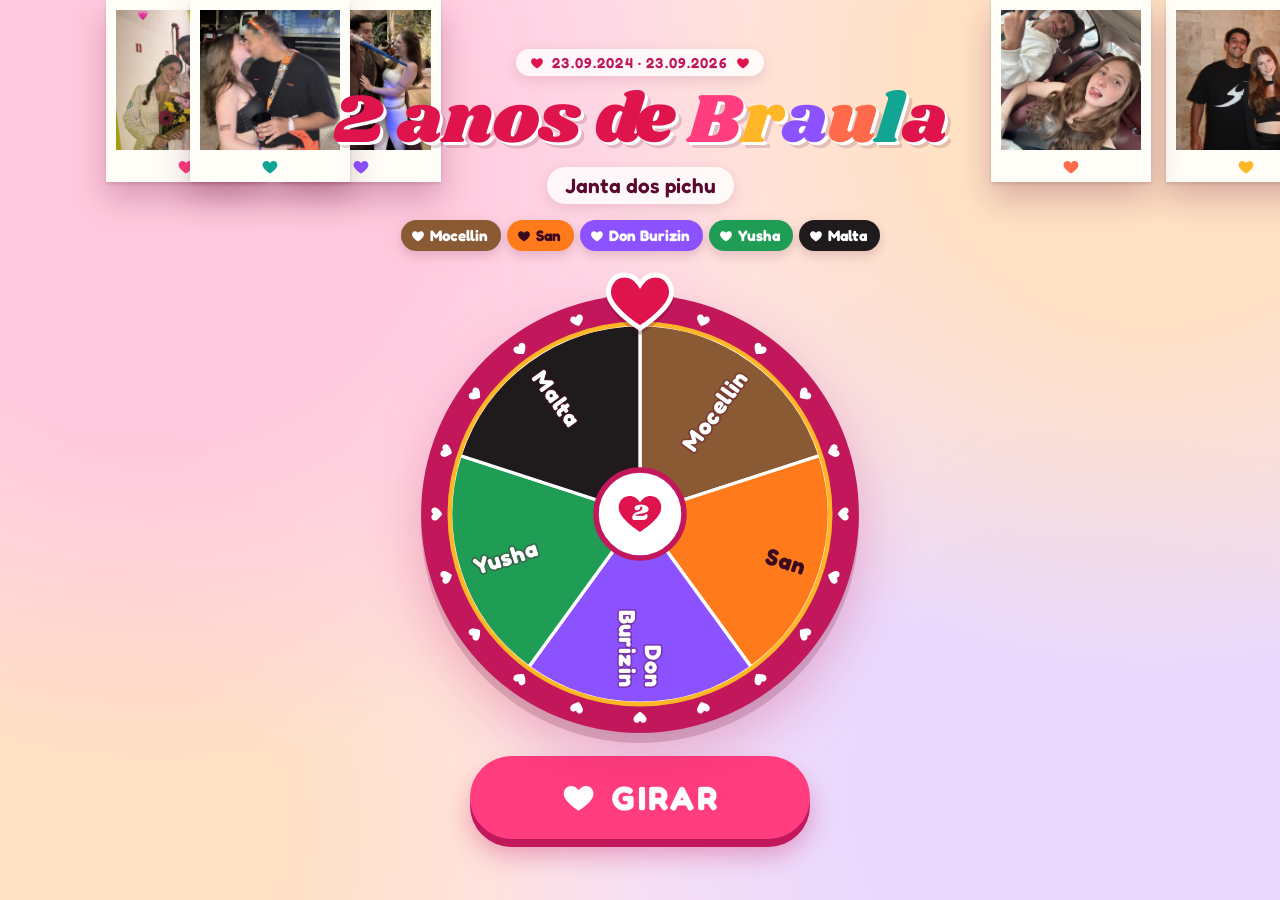
==== 2-anos-de-braula/index.html @ 168ae5d6 "Otimiza o site para celular - Roleta dimensionada pela altura que sobra na tela: tudo cabe sem rolar" ====
<!doctype html>
<html lang="pt-BR">
<head>
<meta charset="utf-8">
<meta name="viewport" content="width=device-width, initial-scale=1, viewport-fit=cover">
<!-- page -->
<title>2 anos de Braula</title>
<link rel="preconnect" href="https://fonts.googleapis.com">
<link rel="preconnect" href="https://fonts.gstatic.com" crossorigin>
<link rel="stylesheet" href="https://fonts.googleapis.com/css2?family=Fredoka:wght@500;600;700&family=Shrikhand&display=swap">
<style>
  :root {
    color-scheme: light;
    --blush: #FFE3EE;
    --blush-2: #FFC9DD;
    --peach: #FFE1C4;
    --lilac: #EAD9FF;
    --berry: #5A0A2E;
    --raspberry: #C2185B;
    --cherry: #E0144C;
    --pink: #FF3D7F;
    --gold: #FFB627;
    --violet: #8C52FF;
    --coral: #FF6B4A;
    --teal: #12A594;
    --white: #FFFFFF;
    --paper: #FFFDF7;
    --undeveloped: #4B535C;
    --display: "Shrikhand", "Georgia", serif;
    --round: "Fredoka", "Trebuchet MS", system-ui, sans-serif;
    --wheel: min(86vw, 44vh, 440px);
    --wheel: min(86vw, 44svh, 440px);
  }
  * { box-sizing: border-box; }
  html, body { margin: 0; min-height: 100%; }
  html { touch-action: manipulation; -webkit-text-size-adjust: 100%; }
  [hidden] { display: none !important; }
  body {
    background:
      radial-gradient(circle at 12% 18%, var(--blush-2) 0 20%, transparent 45%),
      radial-gradient(circle at 90% 10%, var(--peach) 0 16%, transparent 42%),
      radial-gradient(circle at 86% 88%, var(--lilac) 0 18%, transparent 46%),
      radial-gradient(circle at 8% 92%, var(--peach) 0 12%, transparent 38%),
      var(--blush);
    background-color: var(--blush);
    color: var(--berry);
    font-family: var(--round);
    overflow-x: hidden;
    -webkit-tap-highlight-color: transparent;
  }

  /* ---------- background: polaroids + hearts ---------- */
  .gallery, .sky, .fx, .dim {
    position: fixed;
    inset: 0;
    pointer-events: none;
    overflow: hidden;
  }
  .gallery, .sky { z-index: 0; }
  .dim { z-index: 1; }
  .fx { z-index: 20; }

  .polaroid {
    position: absolute;
    top: 0;
    left: var(--x);
    width: var(--w);
    padding: calc(var(--w) * .06) calc(var(--w) * .06) calc(var(--w) * .2);
    background: var(--paper);
    box-shadow: 0 2px 3px rgba(90, 10, 46, .14), 0 16px 30px rgba(90, 10, 46, .24);
    animation: fall var(--d) linear var(--delay) infinite;
    will-change: transform;
  }
  .polaroid .pic {
    position: relative;
    aspect-ratio: 1;
    overflow: hidden;
    background: var(--undeveloped);
  }
  .polaroid img { display: block; width: 100%; height: 100%; object-fit: cover; }
  /* the photo "develops" as it enters the screen, like a real polaroid */
  .polaroid .pic::after {
    content: "";
    position: absolute;
    inset: 0;
    background: var(--undeveloped);
    opacity: 0;
    animation: develop var(--d) linear var(--delay) infinite;
  }
  .polaroid > svg {
    position: absolute;
    left: 50%;
    bottom: calc(var(--w) * .045);
    width: calc(var(--w) * .11);
    height: calc(var(--w) * .11);
    transform: translateX(-50%);
    fill: var(--c);
  }
  @keyframes fall {
    0%   { transform: translate(-50%, -115%) rotate(var(--r1)); }
    50%  { transform: translate(calc(-50% + var(--drift)), calc(50vh - 50%)) rotate(var(--r2)); }
    100% { transform: translate(-50%, 100vh) rotate(var(--r1)); }
  }
  @keyframes develop {
    0%, 5% { opacity: .96; }
    24%    { opacity: 0; }
    100%   { opacity: 0; }
  }

  .float {
    position: absolute;
    bottom: -70px;
    left: var(--x);
    width: var(--s);
    height: var(--s);
    color: var(--c);
    opacity: var(--o);
    animation: rise var(--d) linear var(--delay) infinite;
  }
  .float svg, .fx svg { width: 100%; height: 100%; fill: currentColor; display: block; }
  .float svg { animation: sway 3.2s ease-in-out infinite alternate; }
  @keyframes rise {
    from { transform: translateY(0) rotate(var(--r)); }
    to   { transform: translateY(calc(-100vh - 140px)) rotate(calc(var(--r) * -1)); }
  }
  @keyframes sway {
    from { transform: translateX(-16px); }
    to   { transform: translateX(16px); }
  }
  .fx > span { position: absolute; display: block; }
  .fx > .flash { inset: 0; background: var(--white); }

  /* spotlight while the wheel spins */
  .dim {
    opacity: 0;
    transition: opacity 1.2s ease;
    background: radial-gradient(circle at 50% 56%, rgba(90, 10, 46, 0) 0 24%, rgba(90, 10, 46, .6) 78%);
  }
  body.suspense .dim { opacity: 1; }

  /* ---------- layout ---------- */
  main {
    position: relative;
    z-index: 2;
    min-height: 100vh;
    min-height: 100svh;
    display: flex;
    flex-direction: column;
    align-items: center;
    justify-content: center;
    gap: clamp(10px, 2vh, 22px);
    gap: clamp(8px, 1.8svh, 22px);
    padding-inline: 16px;
    padding-block: 20px 32px;
    text-align: center;
    -webkit-user-select: none;
    user-select: none;
  }
  header { display: flex; flex-direction: column; align-items: center; gap: 10px; }

  .since, .ask {
    margin: 0;
    display: inline-flex;
    align-items: center;
    gap: 8px;
    border-radius: 999px;
    background: rgba(255, 255, 255, .8);
    box-shadow: 0 4px 14px rgba(90, 10, 46, .12);
  }
  .since {
    padding: 5px 14px;
    color: var(--raspberry);
    font-weight: 600;
    font-size: .9rem;
    letter-spacing: .08em;
    font-variant-numeric: tabular-nums;
  }
  .since svg { width: 14px; height: 14px; fill: var(--cherry); }
  .ask {
    padding: 6px 18px;
    font-weight: 600;
    font-size: clamp(1.05rem, 3.6vw, 1.3rem);
  }

  h1 {
    margin: 0;
    font-family: var(--display);
    font-weight: 400;
    font-size: clamp(2.3rem, 9vw, 4.4rem);
    line-height: 1;
    color: var(--cherry);
    text-wrap: balance;
    text-shadow: 3px 3px 0 var(--white), 6px 6px 0 rgba(90, 10, 46, .16);
  }
  h1 .l1 { color: var(--pink); }
  h1 .l2 { color: var(--gold); }
  h1 .l3 { color: var(--violet); }
  h1 .l4 { color: var(--coral); }
  h1 .l5 { color: var(--teal); }
  h1 .l6 { color: var(--cherry); }

  /* ---------- the five restaurants, same colours as the wheel ---------- */
  .chips {
    display: flex;
    flex-wrap: wrap;
    justify-content: center;
    gap: 8px 6px;
    max-width: 560px;
    margin: 0;
    padding: 0;
    list-style: none;
  }
  .chip {
    display: inline-flex;
    align-items: center;
    gap: 5px;
    padding: 6px 13px 6px 10px;
    border-radius: 999px;
    background: var(--chip);
    color: var(--chip-ink);
    font-weight: 700;
    font-size: .95rem;
    white-space: nowrap;
    box-shadow: 0 4px 12px rgba(90, 10, 46, .18);
  }
  .chip svg { width: 14px; height: 14px; fill: currentColor; }

  /* ---------- roulette ---------- */
  .wheel-wrap {
    position: relative;
    width: var(--wheel);
    height: var(--wheel);
    margin-top: calc(var(--wheel) * .06);
    transition: transform 1s cubic-bezier(.3, 1.4, .5, 1);
    --blink: 1.2s;
  }
  body.suspense .wheel-wrap { transform: scale(1.06); --blink: .28s; }
  body.crawl .wheel-wrap { --blink: .8s; }
  .wheel-layer {
    position: absolute;
    inset: 0;
    display: block;
    width: 100%;
    height: 100%;
    overflow: visible;
  }
  /* the shadow sits on a layer that never moves, so it is drawn once */
  .wheel-base { filter: drop-shadow(0 10px 0 rgba(90, 10, 46, .18)) drop-shadow(0 22px 28px rgba(194, 24, 91, .28)); }
  .wheel-disc { will-change: transform; }
  .wheel-top { pointer-events: none; }
  .wheel-top .hub { pointer-events: auto; }
  .ring { fill: var(--raspberry); }
  .rim { fill: none; stroke: var(--gold); stroke-width: 4; }
  .slice { stroke: var(--white); stroke-width: 3; stroke-linejoin: round; }
  .seg { transition: opacity .45s ease; }
  .wheel-disc.has-win .seg:not(.win) { opacity: .4; }
  .lbl {
    font-family: var(--round);
    font-weight: 700;
    font-size: 21px;
    letter-spacing: .02em;
  }
  .lbl-light {
    paint-order: stroke;
    stroke: rgba(90, 10, 46, .35);
    stroke-width: 3px;
    stroke-linejoin: round;
  }
  .bulb {
    fill: var(--white);
    animation: blink var(--blink) steps(1) infinite;
  }
  .bulb.odd { animation-delay: calc(var(--blink) / -2); }
  @keyframes blink {
    0%  { fill: var(--white); }
    50% { fill: var(--gold); }
  }
  .hub { cursor: pointer; }
  .hub-bg { fill: var(--white); stroke: var(--raspberry); stroke-width: 5; }
  .hub-heart { fill: var(--cherry); transform-box: fill-box; transform-origin: center; }
  body.crawl .hub-heart { animation: beat .85s ease-in-out infinite; }
  .hub-two { font-family: var(--display); font-size: 21px; fill: var(--white); pointer-events: none; }

  .pointer {
    position: absolute;
    left: 50%;
    top: 0;
    width: 17%;
    height: 17%;
    z-index: 2;
    overflow: visible;
    transform: translate(-50%, -42%);
    transform-origin: 50% 20%;
    fill: var(--cherry);
    stroke: var(--white);
    stroke-width: 1.6;
    filter: drop-shadow(0 4px 0 rgba(90, 10, 46, .28));
  }

  /* ---------- big button ---------- */
  .spin {
    width: min(100%, 340px);
    display: inline-flex;
    align-items: center;
    justify-content: center;
    gap: .45em;
    margin-top: 6px;
    padding: .62em 1.2em;
    border: 0;
    border-radius: 999px;
    background: var(--pink);
    color: var(--white);
    font-family: var(--round);
    font-weight: 700;
    font-size: clamp(1.6rem, 6vw, 2.1rem);
    letter-spacing: .08em;
    text-transform: uppercase;
    white-space: nowrap;
    cursor: pointer;
    box-shadow: 0 8px 0 var(--raspberry), 0 16px 26px rgba(194, 24, 91, .35);
    transition: transform .1s ease, box-shadow .1s ease, background .2s ease;
  }
  .spin svg { width: 1.05em; height: 1.05em; fill: var(--white); animation: beat 1.4s ease-in-out infinite; }
  .spin:hover { background: #FF2A70; }
  .spin:active:not(:disabled) {
    transform: translateY(6px);
    box-shadow: 0 2px 0 var(--raspberry), 0 6px 12px rgba(194, 24, 91, .3);
  }
  .spin:disabled { cursor: progress; background: var(--raspberry); box-shadow: 0 8px 0 var(--berry), 0 16px 26px rgba(90, 10, 46, .3); }
  .spin:disabled svg { animation-duration: .85s; }
  .spin:focus-visible, .ok:focus-visible { outline: 4px solid var(--violet); outline-offset: 6px; }
  @keyframes beat {
    0%, 100% { transform: scale(1); }
    15% { transform: scale(1.22); }
    30% { transform: scale(1); }
    45% { transform: scale(1.14); }
  }

  /* ---------- result ---------- */
  .result {
    position: fixed;
    inset: 0;
    z-index: 10;
    display: grid;
    place-items: center;
    padding-inline: 16px;
    background: rgba(90, 10, 46, .4);
    -webkit-backdrop-filter: blur(3px);
    backdrop-filter: blur(3px);
  }
  .card {
    position: relative;
    width: min(100%, 380px);
    padding: 46px 24px 26px;
    border-radius: 28px;
    background: var(--white);
    text-align: center;
    box-shadow: 0 10px 0 var(--raspberry), 0 30px 60px rgba(90, 10, 46, .35);
    animation: pop .55s cubic-bezier(.2, 1.5, .4, 1);
  }
  .card-heart {
    position: absolute;
    left: calc(50% - 38px);
    top: -40px;
    width: 76px;
    height: 76px;
    fill: var(--cherry);
    stroke: var(--white);
    stroke-width: 1.4;
    overflow: visible;
    filter: drop-shadow(0 5px 0 rgba(90, 10, 46, .22));
    animation: beat 1.4s ease-in-out infinite;
  }
  .kicker {
    margin: 0;
    color: var(--raspberry);
    font-weight: 600;
    font-size: .82rem;
    letter-spacing: .16em;
    text-transform: uppercase;
  }
  .winner {
    margin: .22em 0 .3em;
    font-family: var(--display);
    font-size: clamp(2.3rem, 11vw, 3.2rem);
    line-height: 1.05;
    color: var(--cherry);
    text-wrap: balance;
    text-shadow: 3px 3px 0 var(--seg, var(--gold));
  }
  .row-hearts { display: flex; justify-content: center; gap: 8px; margin-bottom: 20px; }
  .row-hearts svg { width: 20px; height: 20px; }
  .ok {
    padding: .55em 1.6em;
    border: 0;
    border-radius: 999px;
    background: var(--pink);
    color: var(--white);
    font-family: var(--round);
    font-weight: 700;
    font-size: 1.2rem;
    letter-spacing: .04em;
    cursor: pointer;
    box-shadow: 0 5px 0 var(--raspberry);
  }
  .ok:active { transform: translateY(4px); box-shadow: 0 1px 0 var(--raspberry); }
  @keyframes pop {
    from { transform: scale(.4) rotate(-6deg); opacity: 0; }
    to   { transform: scale(1) rotate(0); opacity: 1; }
  }

  .sr-only {
    position: absolute;
    width: 1px;
    height: 1px;
    overflow: hidden;
    clip: rect(0 0 0 0);
    white-space: nowrap;
  }

  /* ---------- phones ---------- */
  @media (max-height: 720px), (max-width: 380px) {
    main { padding-block: 14px 26px; }
    header { gap: 7px; }
    .since { padding: 4px 12px; font-size: .78rem; }
    .since svg { width: 12px; height: 12px; }
    h1 { font-size: clamp(2rem, 8.6vw, 3.4rem); }
    .ask { padding: 5px 16px; font-size: 1.02rem; }
    .chips { gap: 6px 5px; }
    .chip { padding: 5px 11px 5px 8px; font-size: .86rem; gap: 4px; }
    .chip svg { width: 12px; height: 12px; }
    .spin { font-size: 1.5rem; padding: .55em 1.1em; }
  }
  @media (orientation: landscape) and (max-height: 500px) {
    main {
      display: grid;
      grid-template-columns: minmax(0, auto) auto;
      grid-template-areas: "head wheel" "chips wheel" "btn wheel";
      align-content: center;
      justify-content: center;
      align-items: center;
      justify-items: center;
      gap: 12px clamp(24px, 6vw, 64px);
      padding-block: 12px;
    }
    header { grid-area: head; }
    .chips { grid-area: chips; max-width: 360px; }
    .spin { grid-area: btn; width: min(100%, 300px); }
    .wheel-wrap { grid-area: wheel; }
    h1 { font-size: clamp(1.8rem, 4.6vw, 2.6rem); }
  }

  @media (prefers-reduced-motion: reduce) {
    .float { animation: none; bottom: auto; top: var(--y); }
    .polaroid { animation: none; top: var(--y); transform: translateX(-50%) rotate(var(--r1)); }
    .polaroid .pic::after { display: none; }
    .float svg, .spin svg, .card-heart, .card, body.crawl .hub-heart { animation: none; }
    .bulb { animation: none; }
    .wheel-wrap, .dim { transition: none; }
  }
</style>

<svg width="0" height="0" style="position:absolute" aria-hidden="true">
  <symbol id="heart" viewBox="0 0 24 24">
    <path d="M12 21s-7.5-4.6-9.6-9.2C.9 8.4 2.9 4 7 4c2.2 0 3.8 1.2 5 3 1.2-1.8 2.8-3 5-3 4.1 0 6.1 4.4 4.6 7.8C19.5 16.4 12 21 12 21z"/>
  </symbol>
</svg>

<div class="gallery" id="gallery" aria-hidden="true"></div>
<div class="sky" id="sky" aria-hidden="true"></div>
<div class="dim" aria-hidden="true"></div>

<main>
  <header>
    <p class="since">
      <svg viewBox="0 0 24 24" aria-hidden="true"><use href="#heart"/></svg>
      23.09.2024 · 23.09.2026
      <svg viewBox="0 0 24 24" aria-hidden="true"><use href="#heart"/></svg>
    </p>
    <h1 aria-label="2 anos de Braula">2 anos de <span aria-hidden="true"><span class="l1">B</span><span class="l2">r</span><span class="l3">a</span><span class="l4">u</span><span class="l5">l</span><span class="l6">a</span></span></h1>
    <p class="ask">Janta dos pichu</p>
  </header>

  <ul class="chips" id="chips" aria-label="Restaurantes na roleta"></ul>

  <div class="wheel-wrap" id="wheelWrap">
    <svg class="pointer" id="pointer" viewBox="0 0 24 24" aria-hidden="true"><use href="#heart"/></svg>
    <svg class="wheel-layer wheel-base" viewBox="0 0 400 400" aria-hidden="true">
      <circle class="ring" cx="200" cy="200" r="199"/>
    </svg>
    <svg class="wheel-layer wheel-disc" id="wheel" viewBox="0 0 400 400" role="img" aria-label="Roleta com Mocellin, San, Don Burizin, Yusha e Malta">
      <g id="disc"></g>
    </svg>
    <svg class="wheel-layer wheel-top" viewBox="0 0 400 400" aria-hidden="true">
      <circle class="rim" cx="200" cy="200" r="173"/>
      <g id="bulbs"></g>
      <g class="hub" id="hub">
        <circle class="hub-bg" cx="200" cy="200" r="40"/>
        <use class="hub-heart" href="#heart" x="177" y="176" width="46" height="46"/>
        <text class="hub-two" x="200" y="198" dy=".35em" text-anchor="middle">2</text>
      </g>
    </svg>
  </div>

  <button class="spin" id="spin" type="button">
    <svg viewBox="0 0 24 24" aria-hidden="true"><use href="#heart"/></svg>
    <span id="spinLabel">Girar</span>
  </button>

  <audio id="music" src="musica.mp3" loop preload="auto"></audio>

  <p class="sr-only" id="live" aria-live="polite"></p>
</main>

<div class="result" id="result" hidden>
  <div class="card" role="dialog" aria-modal="true" aria-labelledby="resultName">
    <svg class="card-heart" viewBox="0 0 24 24" aria-hidden="true"><use href="#heart"/></svg>
    <p class="kicker">nosso jantar de 2 anos</p>
    <p class="winner" id="resultName">Mocellin</p>
    <div class="row-hearts" aria-hidden="true">
      <svg viewBox="0 0 24 24" style="fill:#8A5A34"><use href="#heart"/></svg>
      <svg viewBox="0 0 24 24" style="fill:#FF7A1A"><use href="#heart"/></svg>
      <svg viewBox="0 0 24 24" style="fill:#8C52FF"><use href="#heart"/></svg>
      <svg viewBox="0 0 24 24" style="fill:#1F9D55"><use href="#heart"/></svg>
      <svg viewBox="0 0 24 24" style="fill:#1F1A1C"><use href="#heart"/></svg>
    </div>
    <button class="ok" id="ok" type="button">Combinado!</button>
  </div>
</div>

<div class="fx" id="fx" aria-hidden="true"></div>

<script>
(() => {
  const RESTAURANTS = [
    { name: "Mocellin",      lines: ["Mocellin"],         color: "#8A5A34", ink: "#FFFFFF" },  // marrom
    { name: "San",           lines: ["San"],              color: "#FF7A1A", ink: "#3B0A1F" },  // laranja
    { name: "Don Burizin",   lines: ["Don", "Burizin"],   color: "#8C52FF", ink: "#FFFFFF" },  // roxo
    { name: "Yusha",         lines: ["Yusha"],            color: "#1F9D55", ink: "#FFFFFF" },  // verde
    { name: "Malta",         lines: ["Malta"],            color: "#1F1A1C", ink: "#FFFFFF" },  // preto
  ];
  const PHOTOS = ["fotos/1.jpg", "fotos/2.jpg", "fotos/3.jpg", "fotos/4.jpg", "fotos/5.jpg"];
  const HEART_COLORS = ["#FF3D7F", "#E0144C", "#FFB627", "#8C52FF", "#FF6B4A", "#12A594", "#FFFFFF", "#FF3D7F", "#C2185B", "#E0144C"];

  const NS = "http://www.w3.org/2000/svg";
  const N = RESTAURANTS.length;
  const SLICE = 360 / N;     // 72° per restaurant: every slice is the same size
  const PEG = SLICE / 4;     // a soft click every 18°, a louder one on each divider
  const C = 200;
  const R_SEG = 172;
  const reduce = !!(window.matchMedia && matchMedia("(prefers-reduced-motion: reduce)").matches);

  const $ = (id) => document.getElementById(id);
  const disc = $("disc"), bulbs = $("bulbs"), wheel = $("wheel");
  const pointer = $("pointer"), spinBtn = $("spin"), spinLabel = $("spinLabel"), hub = $("hub");
  const result = $("result"), resultName = $("resultName"), ok = $("ok"), live = $("live");
  const gallery = $("gallery"), sky = $("sky"), fx = $("fx");

  // ---------- randomness ----------
  // Uniform integer in [0, n): rejection sampling removes the tiny modulo bias,
  // so each restaurant has exactly 1 in 5.
  function randInt(n) {
    try {
      const buf = new Uint32Array(1);
      const limit = Math.floor(4294967296 / n) * n;
      do { crypto.getRandomValues(buf); } while (buf[0] >= limit);
      return buf[0] % n;
    } catch (e) {
      return Math.floor(Math.random() * n);
    }
  }
  function rand() {
    try {
      const buf = new Uint32Array(1);
      crypto.getRandomValues(buf);
      return buf[0] / 4294967296;
    } catch (e) {
      return Math.random();
    }
  }
  const pick = (arr) => arr[randInt(arr.length)];
  const mod = (a, n) => ((a % n) + n) % n;
  const easeInOutSine = (u) => -(Math.cos(Math.PI * u) - 1) / 2;
  const easeOutCubic = (u) => 1 - Math.pow(1 - u, 3);

  function svgEl(tag, attrs, parent) {
    const e = document.createElementNS(NS, tag);
    for (const k in attrs) e.setAttribute(k, attrs[k]);
    if (parent) parent.appendChild(e);
    return e;
  }
  function heartSvg() {
    const s = svgEl("svg", { viewBox: "0 0 24 24" });
    svgEl("use", { href: "#heart" }, s);
    return s;
  }
  // angle in degrees, clockwise from 12 o'clock
  function pt(r, deg) {
    const a = deg * Math.PI / 180;
    return [C + r * Math.sin(a), C - r * Math.cos(a)];
  }

  // ---------- build the wheel ----------
  const segs = RESTAURANTS.map((r, i) => {
    const g = svgEl("g", { class: "seg" }, disc);
    const [x1, y1] = pt(R_SEG, i * SLICE);
    const [x2, y2] = pt(R_SEG, (i + 1) * SLICE);
    svgEl("path", {
      class: "slice",
      fill: r.color,
      d: `M${C} ${C} L${x1.toFixed(2)} ${y1.toFixed(2)} A${R_SEG} ${R_SEG} 0 0 1 ${x2.toFixed(2)} ${y2.toFixed(2)} Z`,
    }, g);
    const mid = i * SLICE + SLICE / 2;
    const flip = mid > 180;   // left half: read from the rim inwards so the name isn't upside down
    const t = svgEl("g", { transform: `rotate(${flip ? mid + 90 : mid - 90} ${C} ${C})` }, g);
    r.lines.forEach((line, j) => {
      const y = C + (j - (r.lines.length - 1) / 2) * 23;
      const text = svgEl("text", {
        x: flip ? C - 158 : C + 158, y, dy: ".35em",
        "text-anchor": flip ? "start" : "end",
        fill: r.ink,
        class: r.ink === "#FFFFFF" ? "lbl lbl-light" : "lbl",
      }, t);
      text.textContent = line;
    });
    return g;
  });

  const BULBS = 20;
  for (let i = 0; i < BULBS; i++) {
    const g = svgEl("g", { transform: `rotate(${i * 360 / BULBS} ${C} ${C})` }, bulbs);
    svgEl("use", { href: "#heart", x: 193, y: 8, width: 14, height: 14, class: i % 2 ? "bulb odd" : "bulb" }, g);
  }

  // ---------- the names, readable before spinning ----------
  const chipsBox = $("chips");
  RESTAURANTS.forEach((r) => {
    const li = document.createElement("li");
    li.className = "chip";
    li.style.setProperty("--chip", r.color);
    li.style.setProperty("--chip-ink", r.ink);
    const icon = heartSvg();
    icon.setAttribute("aria-hidden", "true");
    li.appendChild(icon);
    li.appendChild(document.createTextNode(r.name));
    chipsBox.appendChild(li);
  });

  // ---------- polaroids falling in the background ----------
  const POLAROID_COLORS = ["#FF3D7F", "#FFB627", "#8C52FF", "#FF6B4A", "#12A594"];
  const DURATIONS = [34, 41, 30, 38, 45];
  const polaroids = PHOTOS.map((src, i) => {
    const card = document.createElement("div");
    card.className = "polaroid";
    const d = DURATIONS[i];
    card.style.setProperty("--d", d + "s");
    card.style.setProperty("--delay", (-((i * 0.2 + 0.08 + rand() * 0.1) % 1) * d).toFixed(1) + "s");
    card.style.setProperty("--r1", Math.round(-14 + rand() * 28) + "deg");
    card.style.setProperty("--r2", Math.round(-14 + rand() * 28) + "deg");
    card.style.setProperty("--drift", Math.round(-30 + rand() * 60) + "px");
    card.style.setProperty("--y", Math.round(4 + (i / PHOTOS.length) * 70 + rand() * 8) + "vh");
    card.style.setProperty("--c", POLAROID_COLORS[i]);
    const pic = document.createElement("div");
    pic.className = "pic";
    const img = document.createElement("img");
    img.src = src;
    img.alt = "";
    img.decoding = "async";
    pic.appendChild(img);
    card.appendChild(pic);
    card.appendChild(heartSvg());
    gallery.appendChild(card);
    return card;
  });

  // Wide screens: keep the photos in the side margins, clear of the wheel.
  // Narrow screens: spread them out and let them pass behind everything.
  function layoutPolaroids() {
    const W = window.innerWidth;
    let lanes, w;
    if (W >= 900) {
      const side = (W - 520) / 2;
      w = Math.min(200, Math.max(130, side * 0.42));
      lanes = [side * 0.28, W - side * 0.3, side * 0.74, W - side * 0.76, side * 0.5];
    } else {
      w = Math.min(130, Math.max(96, W * 0.28));
      lanes = [0.13, 0.87, 0.32, 0.7, 0.5].map((f) => f * W);
    }
    polaroids.forEach((card, i) => {
      card.style.setProperty("--x", Math.round(lanes[i]) + "px");
      card.style.setProperty("--w", Math.round(w) + "px");
    });
  }
  layoutPolaroids();
  let resizeTimer;
  window.addEventListener("resize", () => {
    clearTimeout(resizeTimer);
    resizeTimer = setTimeout(layoutPolaroids, 150);
  });

  // ---------- fit everything on one phone screen ----------
  const main = document.querySelector("main");
  const wheelWrap = $("wheelWrap");
  const sideways = window.matchMedia("(orientation: landscape) and (max-height: 500px)");
  function fitWheel() {
    const rootCss = getComputedStyle(document.documentElement);
    const H = window.innerHeight - parseFloat(rootCss.paddingTop) - parseFloat(rootCss.paddingBottom);
    const W = document.documentElement.clientWidth;
    let size;
    if (sideways.matches) {
      size = Math.min((H - 30) / 1.06, W * 0.46, 440);
    } else {
      // everything except the wheel: header, names, button, gaps and padding
      const kids = [...main.children].filter((el) => el.offsetParent !== null && getComputedStyle(el).position !== "absolute");
      const used = kids[kids.length - 1].getBoundingClientRect().bottom - kids[0].getBoundingClientRect().top;
      const mainCss = getComputedStyle(main);
      const others = used - wheelWrap.offsetWidth * 1.06 + parseFloat(mainCss.paddingTop) + parseFloat(mainCss.paddingBottom);
      size = Math.min((H - others) / 1.06, W * 0.88, 440);
    }
    document.documentElement.style.setProperty("--wheel", Math.floor(Math.max(210, size)) + "px");
  }
  fitWheel();
  if (document.fonts && document.fonts.ready) document.fonts.ready.then(fitWheel);
  let fitTimer;
  window.addEventListener("resize", () => {
    clearTimeout(fitTimer);
    fitTimer = setTimeout(fitWheel, 120);
  });

  // ---------- hearts floating in the background ----------
  const FLOATS = window.innerWidth < 600 ? 18 : 40;
  for (let i = 0; i < FLOATS; i++) {
    const span = document.createElement("span");
    span.className = "float";
    const d = 9 + rand() * 11;
    span.style.setProperty("--x", (rand() * 100).toFixed(1) + "%");
    span.style.setProperty("--y", (rand() * 100).toFixed(1) + "%");
    span.style.setProperty("--s", Math.round(12 + rand() * 34) + "px");
    span.style.setProperty("--c", pick(HEART_COLORS));
    span.style.setProperty("--o", (0.4 + rand() * 0.5).toFixed(2));
    span.style.setProperty("--d", d.toFixed(1) + "s");
    span.style.setProperty("--delay", (-rand() * d).toFixed(1) + "s");
    span.style.setProperty("--r", Math.round(-25 + rand() * 50) + "deg");
    span.appendChild(heartSvg());
    sky.appendChild(span);
  }

  // ---------- effects ----------
  function flyHeart(x, y, size, color, dx, dy, rot, duration, easing) {
    const span = document.createElement("span");
    span.style.cssText = `left:${x - size / 2}px;top:${y - size / 2}px;width:${size}px;height:${size}px;color:${color}`;
    span.appendChild(heartSvg());
    fx.appendChild(span);
    if (!span.animate) { setTimeout(() => span.remove(), 600); return; }
    const a = span.animate([
      { transform: "translate(0,0) scale(.2) rotate(0deg)", opacity: 1 },
      { transform: `translate(${dx}px,${dy}px) scale(1) rotate(${rot}deg)`, opacity: 1, offset: .7 },
      { transform: `translate(${dx}px,${dy + 70}px) scale(.85) rotate(${rot * 1.4}deg)`, opacity: 0 },
    ], { duration, easing });
    a.onfinish = () => span.remove();
  }

  function burst(count) {
    const x = window.innerWidth / 2, y = window.innerHeight / 2;
    const reach = Math.max(window.innerWidth, window.innerHeight) * 0.55;
    for (let i = 0; i < count; i++) {
      const ang = rand() * Math.PI * 2;
      const dist = 80 + rand() * reach;
      flyHeart(x, y, 14 + rand() * 30, pick(HEART_COLORS),
        Math.cos(ang) * dist, Math.sin(ang) * dist, (rand() - .5) * 140,
        1500 + rand() * 1000, "cubic-bezier(.12,.8,.3,1)");
    }
  }

  function flash() {
    const f = document.createElement("span");
    f.className = "flash";
    fx.appendChild(f);
    if (!f.animate || reduce) { f.remove(); return; }
    f.animate([{ opacity: 0 }, { opacity: .85, offset: .15 }, { opacity: 0 }], { duration: 700, easing: "ease-out" })
      .onfinish = () => f.remove();
  }

  function tapHearts(x, y) {
    for (let i = 0; i < 3; i++) {
      flyHeart(x, y, 12 + rand() * 12, pick(HEART_COLORS),
        (rand() - .5) * 70, -50 - rand() * 60, (rand() - .5) * 60,
        900 + rand() * 400, "ease-out");
    }
  }
  document.addEventListener("pointerdown", (e) => {
    if (e.target.closest && e.target.closest(".card")) return;
    tapHearts(e.clientX, e.clientY);
  });

  // ---------- sound ----------
  let ac = null;
  function audio() {
    try {
      if (!ac) {
        const AC = window.AudioContext || window.webkitAudioContext;
        if (AC) ac = new AC();
      }
      if (ac && ac.state === "suspended") ac.resume();
    } catch (e) { ac = null; }
    return ac;
  }
  function tone(freq, dur, vol, type, when, endFreq) {
    if (!ac) return;
    try {
      const t = ac.currentTime + (when || 0);
      const o = ac.createOscillator(), g = ac.createGain();
      o.type = type || "triangle";
      o.frequency.setValueAtTime(freq, t);
      if (endFreq) o.frequency.exponentialRampToValueAtTime(endFreq, t + dur);
      g.gain.setValueAtTime(0.0001, t);
      g.gain.exponentialRampToValueAtTime(vol, t + 0.006);
      g.gain.exponentialRampToValueAtTime(0.0001, t + dur);
      o.connect(g);
      g.connect(ac.destination);
      o.start(t);
      o.stop(t + dur + 0.03);
    } catch (e) { /* no sound, no problem */ }
  }
  const clickSound = (loud) => tone(loud ? 1500 : 2300, loud ? 0.05 : 0.025, loud ? 0.07 : 0.025, "triangle");
  const heartbeatSound = () => {
    tone(120, 0.16, 0.35, "sine", 0, 55);
    tone(110, 0.16, 0.25, "sine", 0.2, 50);
  };
  const winSound = () => [523.25, 659.25, 783.99, 1046.5, 1318.5].forEach((f, i) => tone(f, 0.6, 0.12, "sine", i * 0.13));

  // ---------- music ----------
  // No. 1 Party Anthem plays in the background from her first touch
  // (browsers only allow sound after a tap).
  const music = $("music");
  let musicOn = false, musicGain = null;

  // Route the song through Web Audio so it can be faded (iPhones ignore audio.volume).
  function connectMusic() {
    if (musicGain || !ac || location.protocol === "file:") return;
    try {
      const source = ac.createMediaElementSource(music);
      musicGain = ac.createGain();
      source.connect(musicGain);
      musicGain.connect(ac.destination);
    } catch (e) { musicGain = null; }
  }
  function musicLevel(level, seconds) {
    if (musicGain) {
      const t = ac.currentTime;
      musicGain.gain.cancelScheduledValues(t);
      musicGain.gain.setValueAtTime(musicGain.gain.value, t);
      musicGain.gain.linearRampToValueAtTime(level, t + seconds);
    } else {
      try { music.volume = level; } catch (e) { /* read-only on some phones */ }
    }
  }
  function startMusic() {
    if (musicOn) return;
    audio();
    connectMusic();
    const p = music.play();
    if (p && p.catch) p.catch(() => { /* not allowed yet: the next tap tries again */ });
  }
  music.addEventListener("playing", () => { musicOn = true; });
  ["pointerup", "touchend", "keydown"].forEach((type) => document.addEventListener(type, startMusic, true));

  // ---------- spin ----------
  let rotation = 0;
  let spinning = false;
  let heartbeatTimer = null;

  function setRotation(deg) {
    wheel.style.transform = `rotate(${deg.toFixed(3)}deg)`;
  }
  function restaurantUnderPointer(deg) {
    return Math.floor(mod(-deg, 360) / SLICE);
  }

  function flickPointer() {
    if (!pointer.animate || reduce) return;
    pointer.animate([
      { transform: "translate(-50%,-42%) rotate(-18deg)" },
      { transform: "translate(-50%,-42%) rotate(0deg)" },
    ], { duration: 180, easing: "ease-out" });
  }

  // Choose the winner first (1 in 5 each), then pick where inside its slice the
  // pointer stops. Most spins end close to a divider, so it keeps you guessing
  // until the very last moment - without changing anyone's odds.
  function plan(from) {
    const k = randInt(N);
    const roll = rand();
    let f;
    if (roll < 0.4) f = 0.15 + 0.12 * rand();       // almost slips into the next one
    else if (roll < 0.8) f = 0.73 + 0.12 * rand();  // only just made it in
    else f = 0.35 + 0.3 * rand();
    const landing = k * SLICE + f * SLICE;
    const turns = reduce ? 2 : 7 + randInt(2);
    const to = from - mod(from, 360) + turns * 360 + mod(360 - landing, 360);
    return { k, to };
  }

  function spin() {
    if (spinning) return;
    spinning = true;
    audio();
    closeResult(false);
    wheel.classList.remove("has-win");
    segs.forEach((s) => s.classList.remove("win"));
    document.body.classList.add("suspense");
    startMusic();
    musicLevel(0.3, 1);
    spinBtn.disabled = true;
    spinLabel.textContent = "Girando…";
    live.textContent = "";

    const { to } = plan(rotation);
    const from = rotation;
    const BACK = reduce ? 0 : 12;                       // wind-up before the launch
    const WIND = reduce ? 0 : 900;
    const MAIN = reduce ? 3000 : 11000 + rand() * 2000;  // long, slow deceleration
    const OVER = reduce ? 0 : 2.5 + rand() * 1.5;       // tiny overshoot, stays inside the slice
    const SETTLE = reduce ? 0 : 1100;
    const TOTAL = WIND + MAIN + SETTLE;
    const start = performance.now();
    let prevRot = from, prevNow = start, crawling = false;

    function position(t) {
      if (t < WIND) return from - BACK * easeInOutSine(t / WIND);
      t -= WIND;
      if (t < MAIN) return (from - BACK) + (to + OVER - from + BACK) * easeOutCubic(t / MAIN);
      t -= MAIN;
      if (t < SETTLE) return to + OVER - OVER * easeInOutSine(t / SETTLE);
      return to;
    }

    function frame(now) {
      const t = Math.min(TOTAL, now - start);
      rotation = position(t);
      setRotation(rotation);

      if (Math.floor(rotation / PEG) !== Math.floor(prevRot / PEG)) {
        const divider = Math.floor(rotation / SLICE) !== Math.floor(prevRot / SLICE);
        clickSound(divider);
        if (divider) flickPointer();
      }
      const speed = Math.abs(rotation - prevRot) / Math.max(1, now - prevNow) * 1000;
      if (!crawling && t > WIND + 1500 && speed < 70) {
        crawling = true;
        document.body.classList.add("crawl");
        spinLabel.textContent = "Será…?";
        musicLevel(0.1, 1.5);
        heartbeatSound();
        heartbeatTimer = setInterval(heartbeatSound, 850);
      }
      prevRot = rotation;
      prevNow = now;

      if (t < TOTAL) requestAnimationFrame(frame);
      else finish();
    }
    requestAnimationFrame(frame);
  }

  function finish() {
    rotation = rotation % 360;
    setRotation(rotation);
    const idx = restaurantUnderPointer(rotation);
    const r = RESTAURANTS[idx];

    // one last breath before the reveal
    setTimeout(() => {
      clearInterval(heartbeatTimer);
      document.body.classList.remove("crawl", "suspense");
      segs[idx].classList.add("win");
      wheel.classList.add("has-win");
      spinning = false;
      spinBtn.disabled = false;
      spinLabel.textContent = "Girar";
      live.textContent = "Nosso jantar de 2 anos: " + r.name;

      flash();
      musicLevel(1, 1.2);
      resultName.textContent = r.name;
      resultName.style.setProperty("--seg", r.color);
      result.hidden = false;
      ok.focus();
      winSound();
      burst(reduce ? 18 : 80);
      if (!reduce) setTimeout(() => burst(45), 450);
    }, reduce ? 300 : 1000);
  }

  function closeResult(refocus) {
    if (result.hidden) return;
    result.hidden = true;
    if (refocus) spinBtn.focus();
  }

  spinBtn.addEventListener("click", spin);
  hub.addEventListener("click", spin);
  ok.addEventListener("click", () => { closeResult(true); burst(reduce ? 10 : 30); });
  result.addEventListener("click", (e) => { if (e.target === result) closeResult(true); });
  document.addEventListener("keydown", (e) => { if (e.key === "Escape") closeResult(true); });
})();
</script>
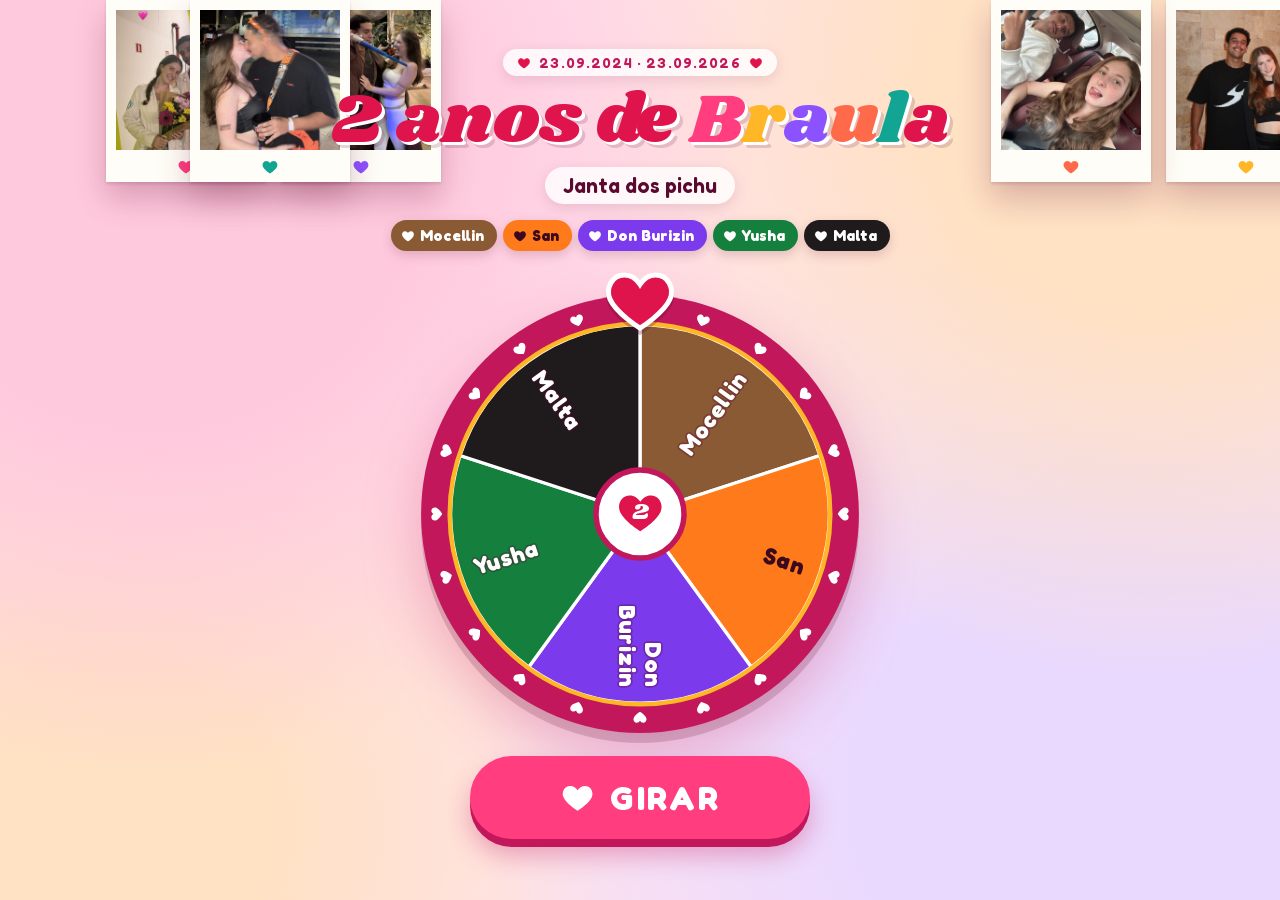
==== commit 0cff3704: "Revisão completa: correções de bugs, fontes embutidas e acabamento Bugs encontrados testando várias " ====
--- a/2-anos-de-braula/index.html
+++ b/2-anos-de-braula/index.html
@@ -1,14 +1,30 @@
-<!doctype html>
+<!DOCTYPE html>
 <html lang="pt-BR">
 <head>
 <meta charset="utf-8">
 <meta name="viewport" content="width=device-width, initial-scale=1, viewport-fit=cover">
+<meta name="theme-color" content="#FFD6E6">
+<meta name="description" content="Gire a roleta e descubra onde é a janta dos pichu.">
+<meta property="og:title" content="2 anos de Braula">
+<meta property="og:description" content="Gire a roleta e descubra onde é a janta dos pichu.">
+<link rel="icon" href="data:image/svg+xml,%3Csvg xmlns='http://www.w3.org/2000/svg' viewBox='0 0 24 24'%3E%3Cpath fill='%23E0144C' d='M12 21s-7.5-4.6-9.6-9.2C.9 8.4 2.9 4 7 4c2.2 0 3.8 1.2 5 3 1.2-1.8 2.8-3 5-3 4.1 0 6.1 4.4 4.6 7.8C19.5 16.4 12 21 12 21z'/%3E%3C/svg%3E">
 <!-- page -->
 <title>2 anos de Braula</title>
-<link rel="preconnect" href="https://fonts.googleapis.com">
-<link rel="preconnect" href="https://fonts.gstatic.com" crossorigin>
-<link rel="stylesheet" href="https://fonts.googleapis.com/css2?family=Fredoka:wght@500;600;700&family=Shrikhand&display=swap">
 <style>
+  /* Fonts are embedded (Latin subset) so the page shows them instantly, even offline.
+     Fredoka and Shrikhand: SIL Open Font License. */
+  @font-face {
+    font-family: "Fredoka";
+    font-weight: 500 700;
+    font-display: block;
+    src: url([data-uri]) format("woff2");
+  }
+  @font-face {
+    font-family: "Shrikhand";
+    font-weight: 400;
+    font-display: block;
+    src: url([data-uri]) format("woff2");
+  }
   :root {
     color-scheme: light;
     --blush: #FFE3EE;
@@ -47,12 +63,15 @@
     font-family: var(--round);
     overflow-x: hidden;
     -webkit-tap-highlight-color: transparent;
+    -webkit-font-smoothing: antialiased;
+    -moz-osx-font-smoothing: grayscale;
+    text-rendering: optimizeLegibility;
   }
 
   /* ---------- background: polaroids + hearts ---------- */
   .gallery, .sky, .fx, .dim {
     position: fixed;
-    inset: 0;
+    top: 0; right: 0; bottom: 0; left: 0;
     pointer-events: none;
     overflow: hidden;
   }
@@ -73,7 +92,7 @@
   }
   .polaroid .pic {
     position: relative;
-    aspect-ratio: 1;
+    height: calc(var(--w) * .88);   /* square photo inside the 6% frame */
     overflow: hidden;
     background: var(--undeveloped);
   }
@@ -128,7 +147,7 @@
     to   { transform: translateX(16px); }
   }
   .fx > span { position: absolute; display: block; }
-  .fx > .flash { inset: 0; background: var(--white); }
+  .fx > .flash { top: 0; right: 0; bottom: 0; left: 0; background: var(--white); }
 
   /* spotlight while the wheel spins */
   .dim {
@@ -155,6 +174,7 @@
     text-align: center;
     -webkit-user-select: none;
     user-select: none;
+    overflow-x: clip;   /* nothing inside may widen the page on a phone */
   }
   header { display: flex; flex-direction: column; align-items: center; gap: 10px; }
 
@@ -192,6 +212,24 @@
     text-wrap: balance;
     text-shadow: 3px 3px 0 var(--white), 6px 6px 0 rgba(90, 10, 46, .16);
   }
+  h1 .l1, h1 .l2, h1 .l3, h1 .l4, h1 .l5, h1 .l6 {
+    display: inline-block;
+    animation: hop .8s cubic-bezier(.3, 1.7, .5, 1) both;
+  }
+  h1 .l1 { animation-delay: .30s; }
+  h1 .l2 { animation-delay: .37s; }
+  h1 .l3 { animation-delay: .44s; }
+  h1 .l4 { animation-delay: .51s; }
+  h1 .l5 { animation-delay: .58s; }
+  h1 .l6 { animation-delay: .65s; }
+  header > * { animation: drop-in .7s cubic-bezier(.25, 1.4, .45, 1) both; }
+  header > h1 { animation-delay: .06s; }
+  header > .ask { animation-delay: .12s; }
+  @keyframes drop-in { from { translate: 0 -14px; } to { translate: 0 0; } }
+  @keyframes hop { 0% { translate: 0 -22px; } 100% { translate: 0 0; } }
+  @keyframes pop-in { from { scale: .4; } to { scale: 1; } }
+  @keyframes rise-in { from { translate: 0 18px; } to { translate: 0 0; } }
+  @keyframes wheel-in { from { scale: .86; rotate: -10deg; } to { scale: 1; rotate: 0deg; } }
   h1 .l1 { color: var(--pink); }
   h1 .l2 { color: var(--gold); }
   h1 .l3 { color: var(--violet); }
@@ -222,8 +260,18 @@
     font-size: .95rem;
     white-space: nowrap;
     box-shadow: 0 4px 12px rgba(90, 10, 46, .18);
-  }
+    transition: opacity .5s ease, transform .5s cubic-bezier(.3, 1.6, .5, 1);
+    animation: pop-in .55s cubic-bezier(.3, 1.6, .5, 1) both;
+  }
+  .chip:nth-child(1) { animation-delay: .35s; }
+  .chip:nth-child(2) { animation-delay: .42s; }
+  .chip:nth-child(3) { animation-delay: .49s; }
+  .chip:nth-child(4) { animation-delay: .56s; }
+  .chip:nth-child(5) { animation-delay: .63s; }
   .chip svg { width: 14px; height: 14px; fill: currentColor; }
+  .chips.has-win .chip:not(.win) { opacity: .35; }
+  .chips.has-win .chip.win { transform: scale(1.07); }
+  .chips.has-win .chip.win svg { animation: beat 1.2s ease-in-out infinite; }
 
   /* ---------- roulette ---------- */
   .wheel-wrap {
@@ -231,29 +279,35 @@
     width: var(--wheel);
     height: var(--wheel);
     margin-top: calc(var(--wheel) * .06);
+    cursor: pointer;
     transition: transform 1s cubic-bezier(.3, 1.4, .5, 1);
+    animation: wheel-in .9s cubic-bezier(.25, 1.4, .45, 1) .15s both;
     --blink: 1.2s;
   }
   body.suspense .wheel-wrap { transform: scale(1.06); --blink: .28s; }
   body.crawl .wheel-wrap { --blink: .8s; }
-  .wheel-layer {
+  .wheel-layer, .disc-clip, .disc-spin {
     position: absolute;
-    inset: 0;
+    top: 0; right: 0; bottom: 0; left: 0;
     display: block;
     width: 100%;
     height: 100%;
     overflow: visible;
   }
+  /* a turning square pokes out of the page at 45°; this box keeps it in */
+  .disc-clip { overflow: hidden; border-radius: 50%; }
   /* the shadow sits on a layer that never moves, so it is drawn once */
   .wheel-base { filter: drop-shadow(0 10px 0 rgba(90, 10, 46, .18)) drop-shadow(0 22px 28px rgba(194, 24, 91, .28)); }
-  .wheel-disc { will-change: transform; }
-  .wheel-top { pointer-events: none; }
-  .wheel-top .hub { pointer-events: auto; }
+  /* the plain box turns, not the SVG: the GPU rotates it without re-layout */
+  .disc-spin { will-change: transform; }
+  .wheel-top, .hub-beat { pointer-events: none; }
+  .disc-base { fill: var(--white); }
   .ring { fill: var(--raspberry); }
   .rim { fill: none; stroke: var(--gold); stroke-width: 4; }
   .slice { stroke: var(--white); stroke-width: 3; stroke-linejoin: round; }
-  .seg { transition: opacity .45s ease; }
-  .wheel-disc.has-win .seg:not(.win) { opacity: .4; }
+  .seg { transition: opacity .6s ease; }
+  /* over the white base the other slices fade to pastel and keep their colour */
+  .wheel-disc.has-win .seg:not(.win) { opacity: .32; }
   .lbl {
     font-family: var(--round);
     font-weight: 700;
@@ -275,11 +329,18 @@
     0%  { fill: var(--white); }
     50% { fill: var(--gold); }
   }
-  .hub { cursor: pointer; }
   .hub-bg { fill: var(--white); stroke: var(--raspberry); stroke-width: 5; }
-  .hub-heart { fill: var(--cherry); transform-box: fill-box; transform-origin: center; }
-  body.crawl .hub-heart { animation: beat .85s ease-in-out infinite; }
-  .hub-two { font-family: var(--display); font-size: 21px; fill: var(--white); pointer-events: none; }
+  .hub-beat {
+    position: absolute;
+    left: 44.25%;
+    top: 44%;
+    width: 11.5%;
+    height: 11.5%;
+    overflow: visible;
+    fill: var(--cherry);
+  }
+  .hub-two { font-family: var(--display); font-size: 21px; fill: var(--white); }
+  body.crawl .hub-beat { animation: beat .85s ease-in-out infinite; }
 
   .pointer {
     position: absolute;
@@ -319,6 +380,8 @@
     cursor: pointer;
     box-shadow: 0 8px 0 var(--raspberry), 0 16px 26px rgba(194, 24, 91, .35);
     transition: transform .1s ease, box-shadow .1s ease, background .2s ease;
+    touch-action: manipulation;
+    animation: rise-in .7s cubic-bezier(.25, 1.4, .45, 1) .5s both;
   }
   .spin svg { width: 1.05em; height: 1.05em; fill: var(--white); animation: beat 1.4s ease-in-out infinite; }
   .spin:hover { background: #FF2A70; }
@@ -339,7 +402,7 @@
   /* ---------- result ---------- */
   .result {
     position: fixed;
-    inset: 0;
+    top: 0; right: 0; bottom: 0; left: 0;
     z-index: 10;
     display: grid;
     place-items: center;
@@ -348,6 +411,16 @@
     -webkit-backdrop-filter: blur(3px);
     backdrop-filter: blur(3px);
   }
+  .result-fx {
+    position: absolute;
+    top: 0; right: 0; bottom: 0; left: 0;
+    overflow: hidden;
+    pointer-events: none;
+  }
+  .result-fx > span { position: absolute; display: block; }
+  .result-fx svg { width: 100%; height: 100%; fill: currentColor; display: block; }
+  body.card-open .float, body.card-open .float svg, body.card-open .polaroid,
+  body.card-open .polaroid .pic::after, body.card-open .bulb { animation-play-state: paused; }
   .card {
     position: relative;
     width: min(100%, 380px);
@@ -384,12 +457,14 @@
     font-family: var(--display);
     font-size: clamp(2.3rem, 11vw, 3.2rem);
     line-height: 1.05;
-    color: var(--cherry);
+    color: var(--seg-text, var(--cherry));
     text-wrap: balance;
-    text-shadow: 3px 3px 0 var(--seg, var(--gold));
+    text-shadow: 3px 3px 0 var(--seg-soft, rgba(224, 20, 76, .18));
   }
   .row-hearts { display: flex; justify-content: center; gap: 8px; margin-bottom: 20px; }
-  .row-hearts svg { width: 20px; height: 20px; }
+  .row-hearts svg { width: 20px; height: 20px; transition: opacity .3s ease; }
+  .row-hearts svg.faded { opacity: .3; }
+  .row-hearts svg.win { scale: 1.45; animation: beat 1.2s ease-in-out infinite; }
   .ok {
     padding: .55em 1.6em;
     border: 0;
@@ -451,6 +526,8 @@
   }
 
   @media (prefers-reduced-motion: reduce) {
+    .wheel-wrap, .chip, .spin, header > *, h1 .l1, h1 .l2, h1 .l3, h1 .l4, h1 .l5, h1 .l6,
+    .chips.has-win .chip.win svg, body.crawl .hub-beat, .row-hearts svg.win { animation: none; }
     .float { animation: none; bottom: auto; top: var(--y); }
     .polaroid { animation: none; top: var(--y); transform: translateX(-50%) rotate(var(--r1)); }
     .polaroid .pic::after { display: none; }
@@ -459,6 +536,8 @@
     .wheel-wrap, .dim { transition: none; }
   }
 </style>
+</head>
+<body>
 
 <svg width="0" height="0" style="position:absolute" aria-hidden="true">
   <symbol id="heart" viewBox="0 0 24 24">
@@ -477,28 +556,34 @@
       23.09.2024 · 23.09.2026
       <svg viewBox="0 0 24 24" aria-hidden="true"><use href="#heart"/></svg>
     </p>
-    <h1 aria-label="2 anos de Braula">2 anos de <span aria-hidden="true"><span class="l1">B</span><span class="l2">r</span><span class="l3">a</span><span class="l4">u</span><span class="l5">l</span><span class="l6">a</span></span></h1>
+    <h1>2 anos de <span class="name"><span class="l1">B</span><span class="l2">r</span><span class="l3">a</span><span class="l4">u</span><span class="l5">l</span><span class="l6">a</span></span></h1>
     <p class="ask">Janta dos pichu</p>
   </header>
 
-  <ul class="chips" id="chips" aria-label="Restaurantes na roleta"></ul>
+  <!-- role="list" on purpose: Safari/VoiceOver drops list semantics when bullets are hidden -->
+  <ul class="chips" id="chips" role="list" aria-label="Restaurantes na roleta"></ul>
 
   <div class="wheel-wrap" id="wheelWrap">
     <svg class="pointer" id="pointer" viewBox="0 0 24 24" aria-hidden="true"><use href="#heart"/></svg>
     <svg class="wheel-layer wheel-base" viewBox="0 0 400 400" aria-hidden="true">
       <circle class="ring" cx="200" cy="200" r="199"/>
     </svg>
-    <svg class="wheel-layer wheel-disc" id="wheel" viewBox="0 0 400 400" role="img" aria-label="Roleta com Mocellin, San, Don Burizin, Yusha e Malta">
-      <g id="disc"></g>
-    </svg>
+    <div class="disc-clip">
+      <div class="disc-spin" id="discSpin">
+      <svg class="wheel-layer wheel-disc" id="wheel" viewBox="0 0 400 400" role="img" aria-label="Roleta com Mocellin, San, Don Burizin, Yusha e Malta">
+        <circle class="disc-base" cx="200" cy="200" r="172"/>
+        <g id="disc"></g>
+      </svg>
+      </div>
+    </div>
     <svg class="wheel-layer wheel-top" viewBox="0 0 400 400" aria-hidden="true">
       <circle class="rim" cx="200" cy="200" r="173"/>
       <g id="bulbs"></g>
-      <g class="hub" id="hub">
-        <circle class="hub-bg" cx="200" cy="200" r="40"/>
-        <use class="hub-heart" href="#heart" x="177" y="176" width="46" height="46"/>
-        <text class="hub-two" x="200" y="198" dy=".35em" text-anchor="middle">2</text>
-      </g>
+      <circle class="hub-bg" cx="200" cy="200" r="40"/>
+    </svg>
+    <svg class="hub-beat" viewBox="177 176 46 46" aria-hidden="true">
+      <use href="#heart" x="177" y="176" width="46" height="46"/>
+      <text class="hub-two" x="200" y="198" dy=".35em" text-anchor="middle">2</text>
     </svg>
   </div>
 
@@ -513,15 +598,16 @@
 </main>
 
 <div class="result" id="result" hidden>
+  <div class="result-fx" id="resultFx" aria-hidden="true"></div>
   <div class="card" role="dialog" aria-modal="true" aria-labelledby="resultName">
     <svg class="card-heart" viewBox="0 0 24 24" aria-hidden="true"><use href="#heart"/></svg>
     <p class="kicker">nosso jantar de 2 anos</p>
     <p class="winner" id="resultName">Mocellin</p>
-    <div class="row-hearts" aria-hidden="true">
+    <div class="row-hearts" id="rowHearts" aria-hidden="true">
       <svg viewBox="0 0 24 24" style="fill:#8A5A34"><use href="#heart"/></svg>
       <svg viewBox="0 0 24 24" style="fill:#FF7A1A"><use href="#heart"/></svg>
-      <svg viewBox="0 0 24 24" style="fill:#8C52FF"><use href="#heart"/></svg>
-      <svg viewBox="0 0 24 24" style="fill:#1F9D55"><use href="#heart"/></svg>
+      <svg viewBox="0 0 24 24" style="fill:#7C3AED"><use href="#heart"/></svg>
+      <svg viewBox="0 0 24 24" style="fill:#15803D"><use href="#heart"/></svg>
       <svg viewBox="0 0 24 24" style="fill:#1F1A1C"><use href="#heart"/></svg>
     </div>
     <button class="ok" id="ok" type="button">Combinado!</button>
@@ -533,11 +619,11 @@
 <script>
 (() => {
   const RESTAURANTS = [
-    { name: "Mocellin",      lines: ["Mocellin"],         color: "#8A5A34", ink: "#FFFFFF" },  // marrom
-    { name: "San",           lines: ["San"],              color: "#FF7A1A", ink: "#3B0A1F" },  // laranja
-    { name: "Don Burizin",   lines: ["Don", "Burizin"],   color: "#8C52FF", ink: "#FFFFFF" },  // roxo
-    { name: "Yusha",         lines: ["Yusha"],            color: "#1F9D55", ink: "#FFFFFF" },  // verde
-    { name: "Malta",         lines: ["Malta"],            color: "#1F1A1C", ink: "#FFFFFF" },  // preto
+    { name: "Mocellin",      lines: ["Mocellin"],         color: "#8A5A34", ink: "#FFFFFF", text: "#7A4A26" },  // marrom
+    { name: "San",           lines: ["San"],              color: "#FF7A1A", ink: "#3B0A1F", text: "#E25E00" },  // laranja
+    { name: "Don Burizin",   lines: ["Don", "Burizin"],   color: "#7C3AED", ink: "#FFFFFF", text: "#7C3AED" },  // roxo
+    { name: "Yusha",         lines: ["Yusha"],            color: "#15803D", ink: "#FFFFFF", text: "#15803D" },  // verde
+    { name: "Malta",         lines: ["Malta"],            color: "#1F1A1C", ink: "#FFFFFF", text: "#1F1A1C" },  // preto
   ];
   const PHOTOS = ["fotos/1.jpg", "fotos/2.jpg", "fotos/3.jpg", "fotos/4.jpg", "fotos/5.jpg"];
   const HEART_COLORS = ["#FF3D7F", "#E0144C", "#FFB627", "#8C52FF", "#FF6B4A", "#12A594", "#FFFFFF", "#FF3D7F", "#C2185B", "#E0144C"];
@@ -551,9 +637,9 @@
   const reduce = !!(window.matchMedia && matchMedia("(prefers-reduced-motion: reduce)").matches);
 
   const $ = (id) => document.getElementById(id);
-  const disc = $("disc"), bulbs = $("bulbs"), wheel = $("wheel");
-  const pointer = $("pointer"), spinBtn = $("spin"), spinLabel = $("spinLabel"), hub = $("hub");
-  const result = $("result"), resultName = $("resultName"), ok = $("ok"), live = $("live");
+  const disc = $("disc"), bulbs = $("bulbs"), wheel = $("wheel"), discSpin = $("discSpin");
+  const pointer = $("pointer"), spinBtn = $("spin"), spinLabel = $("spinLabel");
+  const result = $("result"), resultName = $("resultName"), ok = $("ok"), live = $("live"), resultFx = $("resultFx");
   const gallery = $("gallery"), sky = $("sky"), fx = $("fx");
 
   // ---------- randomness ----------
@@ -634,7 +720,7 @@
 
   // ---------- the names, readable before spinning ----------
   const chipsBox = $("chips");
-  RESTAURANTS.forEach((r) => {
+  const chipEls = RESTAURANTS.map((r) => {
     const li = document.createElement("li");
     li.className = "chip";
     li.style.setProperty("--chip", r.color);
@@ -644,6 +730,7 @@
     li.appendChild(icon);
     li.appendChild(document.createTextNode(r.name));
     chipsBox.appendChild(li);
+    return li;
   });
 
   // ---------- polaroids falling in the background ----------
@@ -746,11 +833,11 @@
   }
 
   // ---------- effects ----------
-  function flyHeart(x, y, size, color, dx, dy, rot, duration, easing) {
+  function flyHeart(x, y, size, color, dx, dy, rot, duration, easing, layer) {
     const span = document.createElement("span");
     span.style.cssText = `left:${x - size / 2}px;top:${y - size / 2}px;width:${size}px;height:${size}px;color:${color}`;
     span.appendChild(heartSvg());
-    fx.appendChild(span);
+    (layer || fx).appendChild(span);
     if (!span.animate) { setTimeout(() => span.remove(), 600); return; }
     const a = span.animate([
       { transform: "translate(0,0) scale(.2) rotate(0deg)", opacity: 1 },
@@ -760,15 +847,15 @@
     a.onfinish = () => span.remove();
   }
 
-  function burst(count) {
+  function burst(count, layer, accent) {
     const x = window.innerWidth / 2, y = window.innerHeight / 2;
     const reach = Math.max(window.innerWidth, window.innerHeight) * 0.55;
     for (let i = 0; i < count; i++) {
       const ang = rand() * Math.PI * 2;
       const dist = 80 + rand() * reach;
-      flyHeart(x, y, 14 + rand() * 30, pick(HEART_COLORS),
+      flyHeart(x, y, 14 + rand() * 30, accent && rand() < 0.4 ? accent : pick(HEART_COLORS),
         Math.cos(ang) * dist, Math.sin(ang) * dist, (rand() - .5) * 140,
-        1500 + rand() * 1000, "cubic-bezier(.12,.8,.3,1)");
+        1500 + rand() * 1000, "cubic-bezier(.12,.8,.3,1)", layer);
     }
   }
 
@@ -822,11 +909,38 @@
       o.stop(t + dur + 0.03);
     } catch (e) { /* no sound, no problem */ }
   }
-  const clickSound = (loud) => tone(loud ? 1500 : 2300, loud ? 0.05 : 0.025, loud ? 0.07 : 0.025, "triangle");
+  let noise = null;
+  function clickSound(loud) {
+    if (!ac) return;
+    try {
+      if (!noise) {
+        const len = Math.floor(ac.sampleRate * 0.05);
+        noise = ac.createBuffer(1, len, ac.sampleRate);
+        const d = noise.getChannelData(0);
+        for (let i = 0; i < len; i++) d[i] = (Math.random() * 2 - 1) * Math.pow(1 - i / len, 4);
+      }
+      const t = ac.currentTime;
+      const src = ac.createBufferSource(), band = ac.createBiquadFilter(), g = ac.createGain();
+      src.buffer = noise;
+      band.type = "bandpass";
+      band.frequency.value = loud ? 1800 : 2800;
+      band.Q.value = 1.4;
+      g.gain.value = loud ? 0.55 : 0.2;
+      src.connect(band);
+      band.connect(g);
+      g.connect(ac.destination);
+      src.start(t);
+    } catch (e) { /* no sound, no problem */ }
+  }
   const heartbeatSound = () => {
-    tone(120, 0.16, 0.35, "sine", 0, 55);
-    tone(110, 0.16, 0.25, "sine", 0.2, 50);
+    tone(150, 0.15, 0.4, "sine", 0, 60);
+    tone(300, 0.07, 0.07, "triangle", 0, 140);   // overtone so small speakers can play it
+    tone(130, 0.15, 0.3, "sine", 0.22, 55);
+    tone(260, 0.07, 0.05, "triangle", 0.22, 120);
   };
+  function buzz(pattern) {
+    try { if (navigator.vibrate) navigator.vibrate(pattern); } catch (e) { /* not available */ }
+  }
   const winSound = () => [523.25, 659.25, 783.99, 1046.5, 1318.5].forEach((f, i) => tone(f, 0.6, 0.12, "sine", i * 0.13));
 
   // ---------- music ----------
@@ -863,15 +977,31 @@
     if (p && p.catch) p.catch(() => { /* not allowed yet: the next tap tries again */ });
   }
   music.addEventListener("playing", () => { musicOn = true; });
-  ["pointerup", "touchend", "keydown"].forEach((type) => document.addEventListener(type, startMusic, true));
+  music.addEventListener("pause", () => { musicOn = false; });
+  function unlockAudio() {
+    if (ac && ac.state !== "running") { try { ac.resume(); } catch (e) { /* try again next tap */ } }
+    startMusic();
+  }
+  ["pointerup", "touchend", "keydown"].forEach((type) => document.addEventListener(type, unlockAudio, true));
+  let resumeOnReturn = false;
+  document.addEventListener("visibilitychange", () => {
+    if (document.hidden) {
+      resumeOnReturn = !music.paused;
+      music.pause();
+    } else if (resumeOnReturn) {
+      const p = music.play();
+      if (p && p.catch) p.catch(() => { /* the next tap brings it back */ });
+    }
+  });
 
   // ---------- spin ----------
   let rotation = 0;
   let spinning = false;
   let heartbeatTimer = null;
+  let burstTimer = null;
 
   function setRotation(deg) {
-    wheel.style.transform = `rotate(${deg.toFixed(3)}deg)`;
+    discSpin.style.transform = `rotate(${deg.toFixed(3)}deg)`;
   }
   function restaurantUnderPointer(deg) {
     return Math.floor(mod(-deg, 360) / SLICE);
@@ -907,7 +1037,9 @@
     audio();
     closeResult(false);
     wheel.classList.remove("has-win");
+    chipsBox.classList.remove("has-win");
     segs.forEach((s) => s.classList.remove("win"));
+    chipEls.forEach((c) => c.classList.remove("win"));
     document.body.classList.add("suspense");
     startMusic();
     musicLevel(0.3, 1);
@@ -944,6 +1076,7 @@
         const divider = Math.floor(rotation / SLICE) !== Math.floor(prevRot / SLICE);
         clickSound(divider);
         if (divider) flickPointer();
+        if (divider && crawling) buzz(12);
       }
       const speed = Math.abs(rotation - prevRot) / Math.max(1, now - prevNow) * 1000;
       if (!crawling && t > WIND + 1500 && speed < 70) {
@@ -975,33 +1108,51 @@
       document.body.classList.remove("crawl", "suspense");
       segs[idx].classList.add("win");
       wheel.classList.add("has-win");
+      chipEls[idx].classList.add("win");
+      chipsBox.classList.add("has-win");
       spinning = false;
       spinBtn.disabled = false;
       spinLabel.textContent = "Girar";
       live.textContent = "Nosso jantar de 2 anos: " + r.name;
 
       flash();
+      buzz([40, 60, 40, 60, 140]);
       musicLevel(1, 1.2);
       resultName.textContent = r.name;
-      resultName.style.setProperty("--seg", r.color);
+      [...$("rowHearts").children].forEach((h, j) => {
+        h.classList.toggle("win", j === idx);
+        h.classList.toggle("faded", j !== idx);
+      });
+      resultName.style.setProperty("--seg-text", r.text);
+      resultName.style.setProperty("--seg-soft", r.color + "33");
       result.hidden = false;
+      document.body.classList.add("card-open");
       ok.focus();
       winSound();
-      burst(reduce ? 18 : 80);
-      if (!reduce) setTimeout(() => burst(45), 450);
+      burst(reduce ? 18 : 80, resultFx, r.color);
+      if (!reduce) burstTimer = setTimeout(() => burst(45, resultFx, r.color), 450);
     }, reduce ? 300 : 1000);
   }
 
   function closeResult(refocus) {
     if (result.hidden) return;
     result.hidden = true;
+    clearTimeout(burstTimer);
+    document.body.classList.remove("card-open");
+    resultFx.textContent = "";
     if (refocus) spinBtn.focus();
   }
 
   spinBtn.addEventListener("click", spin);
-  hub.addEventListener("click", spin);
+  wheelWrap.addEventListener("click", spin);
   ok.addEventListener("click", () => { closeResult(true); burst(reduce ? 10 : 30); });
   result.addEventListener("click", (e) => { if (e.target === result) closeResult(true); });
-  document.addEventListener("keydown", (e) => { if (e.key === "Escape") closeResult(true); });
+  document.addEventListener("keydown", (e) => {
+    if (result.hidden) return;
+    if (e.key === "Escape") closeResult(true);
+    if (e.key === "Tab") { e.preventDefault(); ok.focus(); }   // keep focus inside the card
+  });
 })();
 </script>
+</body>
+</html>
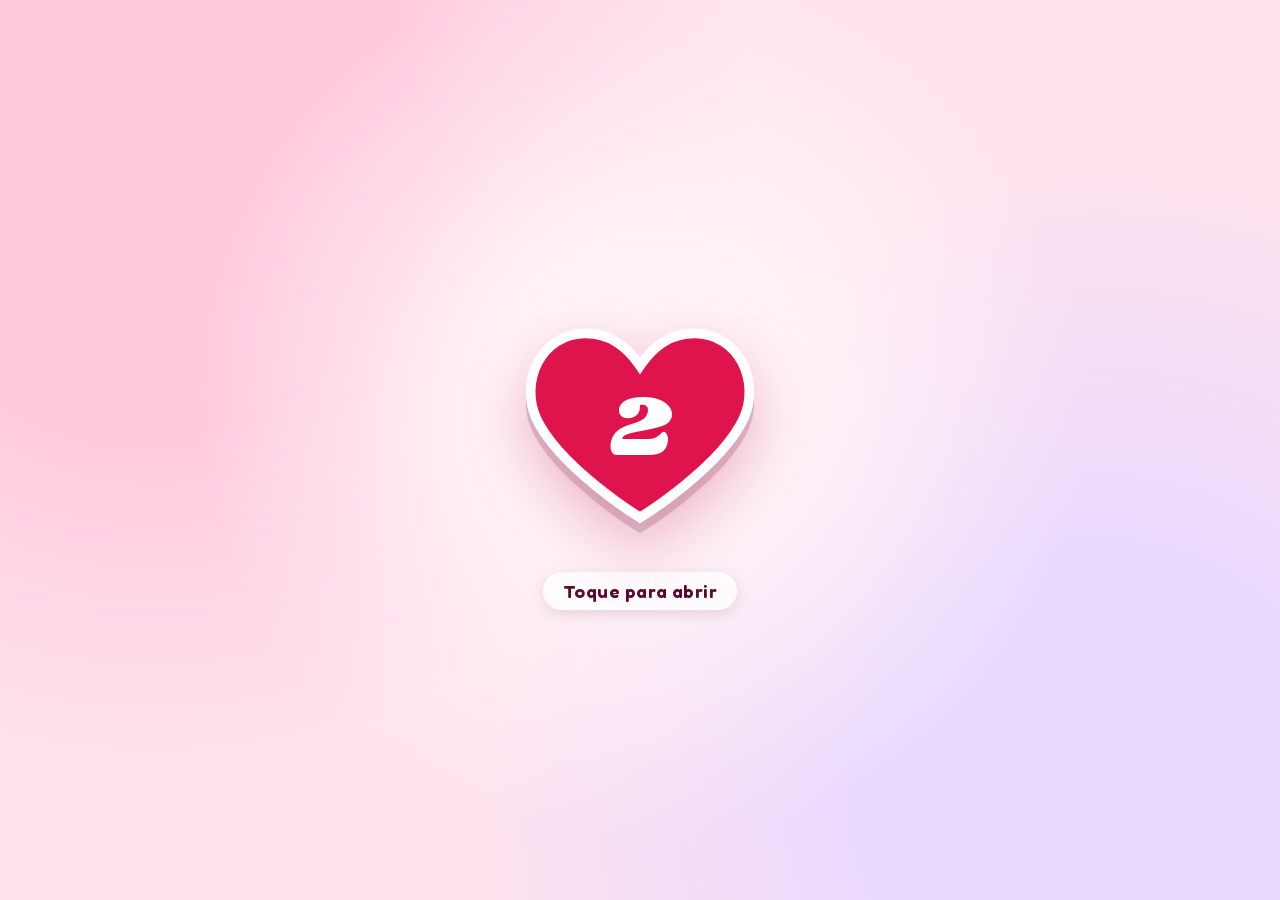
==== commit 81fda932: "Tela de abertura: o toque que abre o site já solta a música Celulares bloqueiam som automático até o" ====
--- a/2-anos-de-braula/index.html
+++ b/2-anos-de-braula/index.html
@@ -48,6 +48,7 @@
     --wheel: min(86vw, 44svh, 440px);
   }
   * { box-sizing: border-box; }
+  :root { padding-top: env(safe-area-inset-top, 0px); padding-bottom: env(safe-area-inset-bottom, 0px); }
   html, body { margin: 0; min-height: 100%; }
   html { touch-action: manipulation; -webkit-text-size-adjust: 100%; }
   [hidden] { display: none !important; }
@@ -196,6 +197,8 @@
     font-variant-numeric: tabular-nums;
   }
   .since svg { width: 14px; height: 14px; fill: var(--cherry); }
+  /* the date doubles as the secret handle (press and hold) */
+  .since { touch-action: none; -webkit-touch-callout: none; }
   .ask {
     padding: 6px 18px;
     font-weight: 600;
@@ -484,6 +487,130 @@
     to   { transform: scale(1) rotate(0); opacity: 1; }
   }
 
+  /* ---------- opening screen: the tap that opens it is the tap that lets the music play ---------- */
+  .splash {
+    position: fixed;
+    top: 0; right: 0; bottom: 0; left: 0;
+    z-index: 40;
+    display: flex;
+    flex-direction: column;
+    align-items: center;
+    justify-content: center;
+    gap: 22px;
+    padding-inline: 16px;
+    background:
+      radial-gradient(circle at 50% 44%, #FFF3F7 0 16%, transparent 55%),
+      radial-gradient(circle at 12% 18%, var(--blush-2) 0 20%, transparent 45%),
+      radial-gradient(circle at 86% 88%, var(--lilac) 0 18%, transparent 46%),
+      var(--blush);
+    cursor: pointer;
+    transition: opacity .65s ease;
+  }
+  .splash.opening { opacity: 0; pointer-events: none; }
+  body:not(.open) .sky { z-index: 41; }   /* hearts drift over the opening screen too */
+  .gift {
+    width: min(58vw, 34svh, 260px);
+    height: min(58vw, 34svh, 260px);
+    padding: 0;
+    border: 0;
+    background: none;
+    cursor: pointer;
+    animation: beat 1.4s ease-in-out infinite;
+    transition: scale .65s cubic-bezier(.3, 1.4, .5, 1);
+    filter: drop-shadow(0 10px 0 rgba(90, 10, 46, .18)) drop-shadow(0 24px 30px rgba(194, 24, 91, .3));
+    -webkit-tap-highlight-color: transparent;
+  }
+  .gift svg { display: block; width: 100%; height: 100%; overflow: visible; fill: var(--cherry); stroke: var(--white); stroke-width: .9; }
+  .gift text { font-family: var(--display); font-size: 8px; fill: var(--white); stroke: none; }
+  .gift:focus-visible { outline: 4px solid var(--violet); outline-offset: 8px; border-radius: 24px; }
+  .splash.opening .gift { scale: 1.45; }
+  .splash-hint {
+    margin: 0;
+    padding: 8px 20px;
+    border-radius: 999px;
+    background: rgba(255, 255, 255, .8);
+    box-shadow: 0 4px 14px rgba(90, 10, 46, .12);
+    color: var(--berry);
+    font-weight: 600;
+    font-size: 1.15rem;
+    letter-spacing: .03em;
+  }
+  /* the page's own entrance waits until she opens it */
+  body:not(.open) .wheel-wrap, body:not(.open) .chip, body:not(.open) header > *, body:not(.open) .spin,
+  body:not(.open) h1 .l1, body:not(.open) h1 .l2, body:not(.open) h1 .l3,
+  body:not(.open) h1 .l4, body:not(.open) h1 .l5, body:not(.open) h1 .l6 { animation-play-state: paused; }
+
+  /* ---------- secret panel ---------- */
+  .secret {
+    position: fixed;
+    top: 0; right: 0; bottom: 0; left: 0;
+    z-index: 30;
+    display: grid;
+    place-items: center;
+    padding-inline: 16px;
+    background: rgba(59, 10, 31, .55);
+    -webkit-backdrop-filter: blur(4px);
+    backdrop-filter: blur(4px);
+  }
+  .sheet {
+    width: min(100%, 360px);
+    padding: 22px 20px 20px;
+    border-radius: 24px;
+    background: var(--white);
+    box-shadow: 0 8px 0 var(--berry), 0 30px 60px rgba(59, 10, 31, .4);
+    text-align: center;
+    animation: pop .45s cubic-bezier(.2, 1.5, .4, 1);
+  }
+  .secret-title { margin: 0; font-family: var(--display); font-size: 1.7rem; color: var(--berry); }
+  .secret-sub { margin: 2px 0 14px; font-weight: 600; color: var(--raspberry); }
+  .secret-list { list-style: none; margin: 0 0 12px; padding: 0; display: grid; gap: 8px; }
+  .secret-row {
+    display: flex;
+    align-items: center;
+    gap: 10px;
+    padding: 9px 12px;
+    border-radius: 14px;
+    background: var(--blush);
+    font-weight: 700;
+    font-size: 1.05rem;
+    text-align: left;
+    cursor: pointer;
+    transition: opacity .2s ease;
+  }
+  .secret-row svg { width: 18px; height: 18px; fill: var(--c); flex: none; }
+  .secret-row span { flex: 1; }
+  .secret-row.off { opacity: .45; }
+  .secret-row.off span { text-decoration: line-through; }
+  .sw {
+    -webkit-appearance: none;
+    appearance: none;
+    flex: none;
+    width: 46px;
+    height: 28px;
+    margin: 0;
+    border-radius: 999px;
+    background: #D9C7CF;
+    position: relative;
+    cursor: pointer;
+    transition: background .2s ease;
+  }
+  .sw::after {
+    content: "";
+    position: absolute;
+    top: 3px;
+    left: 3px;
+    width: 22px;
+    height: 22px;
+    border-radius: 50%;
+    background: var(--white);
+    box-shadow: 0 2px 4px rgba(59, 10, 31, .25);
+    transition: transform .2s cubic-bezier(.3, 1.4, .5, 1);
+  }
+  .sw:checked { background: var(--pink); }
+  .sw:checked::after { transform: translateX(18px); }
+  .sw:focus-visible { outline: 3px solid var(--violet); outline-offset: 2px; }
+  .secret-note { min-height: 1.3em; margin: 0 0 12px; font-size: .9rem; font-weight: 600; color: var(--raspberry); }
+
   .sr-only {
     position: absolute;
     width: 1px;
@@ -531,7 +658,8 @@
     .float { animation: none; bottom: auto; top: var(--y); }
     .polaroid { animation: none; top: var(--y); transform: translateX(-50%) rotate(var(--r1)); }
     .polaroid .pic::after { display: none; }
-    .float svg, .spin svg, .card-heart, .card, body.crawl .hub-heart { animation: none; }
+    .float svg, .spin svg, .card-heart, .card, body.crawl .hub-heart, .gift { animation: none; }
+    .splash { transition-duration: .05s; }
     .bulb { animation: none; }
     .wheel-wrap, .dim { transition: none; }
   }
@@ -603,18 +731,35 @@
     <svg class="card-heart" viewBox="0 0 24 24" aria-hidden="true"><use href="#heart"/></svg>
     <p class="kicker">nosso jantar de 2 anos</p>
     <p class="winner" id="resultName">Mocellin</p>
-    <div class="row-hearts" id="rowHearts" aria-hidden="true">
-      <svg viewBox="0 0 24 24" style="fill:#8A5A34"><use href="#heart"/></svg>
-      <svg viewBox="0 0 24 24" style="fill:#FF7A1A"><use href="#heart"/></svg>
-      <svg viewBox="0 0 24 24" style="fill:#7C3AED"><use href="#heart"/></svg>
-      <svg viewBox="0 0 24 24" style="fill:#15803D"><use href="#heart"/></svg>
-      <svg viewBox="0 0 24 24" style="fill:#1F1A1C"><use href="#heart"/></svg>
-    </div>
+    <div class="row-hearts" id="rowHearts" aria-hidden="true"></div>
     <button class="ok" id="ok" type="button">Combinado!</button>
   </div>
 </div>
 
+<div class="splash" id="splash">
+  <button class="gift" id="gift" type="button" aria-label="Abrir">
+    <svg viewBox="0 0 24 24" aria-hidden="true">
+      <use href="#heart"/>
+      <text x="12" y="12.4" dy=".35em" text-anchor="middle">2</text>
+    </svg>
+  </button>
+  <p class="splash-hint">Toque para abrir</p>
+</div>
+
+<div class="secret" id="secret" hidden>
+  <div class="sheet" role="dialog" aria-modal="true" aria-labelledby="secretTitle">
+    <p class="secret-title" id="secretTitle">Modo secreto</p>
+    <p class="secret-sub">Quem entra na roleta?</p>
+    <ul class="secret-list" id="secretList"></ul>
+    <p class="secret-note" id="secretNote" aria-live="polite"></p>
+    <button class="ok" id="secretDone" type="button">Pronto</button>
+  </div>
+</div>
+
 <div class="fx" id="fx" aria-hidden="true"></div>
+
+<!-- Which restaurants are on the wheel. The secret panel rewrites this block when it saves for everyone. -->
+<script type="application/json" id="wheelConfig">{"removed":[],"ts":0}</script>
 
 <script>
 (() => {
@@ -629,9 +774,12 @@
   const HEART_COLORS = ["#FF3D7F", "#E0144C", "#FFB627", "#8C52FF", "#FF6B4A", "#12A594", "#FFFFFF", "#FF3D7F", "#C2185B", "#E0144C"];
 
   const NS = "http://www.w3.org/2000/svg";
-  const N = RESTAURANTS.length;
-  const SLICE = 360 / N;     // 72° per restaurant: every slice is the same size
-  const PEG = SLICE / 4;     // a soft click every 18°, a louder one on each divider
+  // The restaurants on the wheel right now (the secret panel can take some out).
+  // Every slice is always the same size, so each one has exactly 1 in N.
+  let active = RESTAURANTS.slice();
+  let N = active.length;
+  let SLICE = 360 / N;
+  let PEG = SLICE / 4;       // a soft click every quarter slice, a louder one on each divider
   const C = 200;
   const R_SEG = 172;
   const reduce = !!(window.matchMedia && matchMedia("(prefers-reduced-motion: reduce)").matches);
@@ -644,7 +792,7 @@
 
   // ---------- randomness ----------
   // Uniform integer in [0, n): rejection sampling removes the tiny modulo bias,
-  // so each restaurant has exactly 1 in 5.
+  // so each restaurant has exactly 1 in n.
   function randInt(n) {
     try {
       const buf = new Uint32Array(1);
@@ -687,7 +835,40 @@
   }
 
   // ---------- build the wheel ----------
-  const segs = RESTAURANTS.map((r, i) => {
+  const chipsBox = $("chips"), rowHearts = $("rowHearts");
+  let segs = [], chipEls = [];
+  function buildWheel() {
+    N = active.length;
+    SLICE = 360 / N;
+    PEG = SLICE / 4;
+    disc.textContent = "";
+    chipsBox.textContent = "";
+    rowHearts.textContent = "";
+    wheel.classList.remove("has-win");
+    chipsBox.classList.remove("has-win");
+    wheel.setAttribute("aria-label", "Roleta com " + active.map((r) => r.name).join(", ").replace(/, ([^,]*)$/, " e $1"));
+    segs = active.map(buildSlice);
+    // the names, readable before spinning
+    chipEls = active.map((r) => {
+      const li = document.createElement("li");
+      li.className = "chip";
+      li.style.setProperty("--chip", r.color);
+      li.style.setProperty("--chip-ink", r.ink);
+      const icon = heartSvg();
+      icon.setAttribute("aria-hidden", "true");
+      li.appendChild(icon);
+      li.appendChild(document.createTextNode(r.name));
+      chipsBox.appendChild(li);
+      return li;
+    });
+    // one small heart per restaurant on the result card
+    active.forEach((r) => {
+      const h = heartSvg();
+      h.style.fill = r.color;
+      rowHearts.appendChild(h);
+    });
+  }
+  function buildSlice(r, i) {
     const g = svgEl("g", { class: "seg" }, disc);
     const [x1, y1] = pt(R_SEG, i * SLICE);
     const [x2, y2] = pt(R_SEG, (i + 1) * SLICE);
@@ -710,7 +891,7 @@
       text.textContent = line;
     });
     return g;
-  });
+  }
 
   const BULBS = 20;
   for (let i = 0; i < BULBS; i++) {
@@ -718,20 +899,24 @@
     svgEl("use", { href: "#heart", x: 193, y: 8, width: 14, height: 14, class: i % 2 ? "bulb odd" : "bulb" }, g);
   }
 
-  // ---------- the names, readable before spinning ----------
-  const chipsBox = $("chips");
-  const chipEls = RESTAURANTS.map((r) => {
-    const li = document.createElement("li");
-    li.className = "chip";
-    li.style.setProperty("--chip", r.color);
-    li.style.setProperty("--chip-ink", r.ink);
-    const icon = heartSvg();
-    icon.setAttribute("aria-hidden", "true");
-    li.appendChild(icon);
-    li.appendChild(document.createTextNode(r.name));
-    chipsBox.appendChild(li);
-    return li;
-  });
+  // ---------- which restaurants are in (page config, or this device's own choice) ----------
+  const STORE_KEY = "braula-roleta";
+  function readConfig() {
+    let cfg = { removed: [], ts: 0 };
+    try { cfg = JSON.parse($("wheelConfig").textContent) || cfg; } catch (e) { /* keep defaults */ }
+    try {
+      const local = JSON.parse(localStorage.getItem(STORE_KEY) || "null");
+      if (local && local.ts > (cfg.ts || 0)) cfg = local;
+    } catch (e) { /* storage blocked: the page config alone decides */ }
+    return cfg;
+  }
+  function applyConfig(cfg) {
+    const removed = Array.isArray(cfg.removed) ? cfg.removed : [];
+    const next = RESTAURANTS.filter((r) => !removed.includes(r.name));
+    active = next.length >= 2 ? next : RESTAURANTS.slice();
+    buildWheel();
+  }
+  applyConfig(readConfig());
 
   // ---------- polaroids falling in the background ----------
   const POLAROID_COLORS = ["#FF3D7F", "#FFB627", "#8C52FF", "#FF6B4A", "#12A594"];
@@ -876,7 +1061,7 @@
     }
   }
   document.addEventListener("pointerdown", (e) => {
-    if (e.target.closest && e.target.closest(".card")) return;
+    if (e.target.closest && e.target.closest(".card, .sheet")) return;
     tapHearts(e.clientX, e.clientY);
   });
 
@@ -983,6 +1168,11 @@
     startMusic();
   }
   ["pointerup", "touchend", "keydown"].forEach((type) => document.addEventListener(type, unlockAudio, true));
+  // Where the browser allows sound without a tap, the song starts the moment the page opens.
+  try {
+    const p = music.play();
+    if (p && p.catch) p.catch(() => { /* blocked until the first tap (phones always ask for one) */ });
+  } catch (e) { /* same: the first tap starts it */ }
   let resumeOnReturn = false;
   document.addEventListener("visibilitychange", () => {
     if (document.hidden) {
@@ -1100,7 +1290,7 @@
     rotation = rotation % 360;
     setRotation(rotation);
     const idx = restaurantUnderPointer(rotation);
-    const r = RESTAURANTS[idx];
+    const r = active[idx];
 
     // one last breath before the reveal
     setTimeout(() => {
@@ -1143,11 +1333,130 @@
     if (refocus) spinBtn.focus();
   }
 
+  // ---------- opening screen ----------
+  const splash = $("splash");
+  let opened = false;
+  function openGift() {
+    if (opened) return;
+    opened = true;
+    unlockAudio();                              // this tap is what lets the song play
+    splash.classList.add("opening");
+    document.body.classList.add("open");        // starts the page's entrance
+    buzz(20);
+    if (!reduce) setTimeout(() => burst(36), 150);
+    setTimeout(() => { splash.hidden = true; }, reduce ? 60 : 700);
+  }
+  splash.addEventListener("click", openGift);
+
+  // ---------- secret panel: press and hold the date for 1.5 s ----------
+  const secret = $("secret"), secretList = $("secretList"), secretNote = $("secretNote"), secretDone = $("secretDone");
+  const since = document.querySelector(".since");
+  let holdTimer = null, holdFrom = null, switches = [];
+
+  function renderSecret() {
+    secretList.textContent = "";
+    const on = new Set(active.map((r) => r.name));
+    switches = RESTAURANTS.map((r, i) => {
+      const li = document.createElement("li");
+      const row = document.createElement("label");
+      row.className = "secret-row" + (on.has(r.name) ? "" : " off");
+      row.setAttribute("for", "sw-" + i);
+      row.style.setProperty("--c", r.color);
+      row.appendChild(heartSvg());
+      const name = document.createElement("span");
+      name.textContent = r.name;
+      row.appendChild(name);
+      const sw = document.createElement("input");
+      sw.type = "checkbox";
+      sw.className = "sw";
+      sw.id = "sw-" + i;
+      sw.checked = on.has(r.name);
+      sw.addEventListener("change", () => {
+        if (switches.filter((x) => x.checked).length < 2) {
+          sw.checked = true;
+          secretNote.textContent = "A roleta precisa de pelo menos 2.";
+        } else {
+          secretNote.textContent = "";
+        }
+        row.classList.toggle("off", !sw.checked);
+      });
+      row.appendChild(sw);
+      li.appendChild(row);
+      secretList.appendChild(li);
+      return sw;
+    });
+  }
+  function openSecret() {
+    if (spinning) return;
+    closeResult(false);
+    renderSecret();
+    secretNote.textContent = "";
+    secretDone.disabled = false;
+    secret.hidden = false;
+    buzz(30);
+    secretDone.focus();
+  }
+  function closeSecret() {
+    secret.hidden = true;
+    spinBtn.focus();
+  }
+
+  // Save for everyone: republish this page with the new list (works for the owner in claude.ai).
+  async function publishForEveryone(cfg) {
+    try {
+      if (!window.claude || typeof window.claude.use !== "function") return false;
+      const art = await window.claude.use("artifact");
+      if (!art) return false;
+      const res = await fetch("pagina.txt", { cache: "no-store" });
+      if (!res.ok) return false;
+      let src = await res.text();
+      const block = /(<script type="application\/json" id="wheelConfig">)[\s\S]*?(<\/script>)/;
+      if (!/^\s*<!doctype html/i.test(src) || !block.test(src)) return false;
+      src = src.replace(block, (m, open, close) => open + JSON.stringify(cfg) + close);
+      await art.publish(src);   // every open view, this one too, reloads with the new list
+      return true;
+    } catch (e) {
+      return false;
+    }
+  }
+
+  secretDone.addEventListener("click", async () => {
+    const removed = RESTAURANTS.filter((r, i) => !switches[i].checked).map((r) => r.name);
+    const before = RESTAURANTS.filter((r) => !active.includes(r)).map((r) => r.name);
+    if (removed.join() === before.join()) { closeSecret(); return; }
+    const cfg = { removed, ts: Date.now() };
+    applyConfig(cfg);
+    fitWheel();
+    try { localStorage.setItem(STORE_KEY, JSON.stringify(cfg)); } catch (e) { /* this view only */ }
+    secretDone.disabled = true;
+    secretNote.textContent = "Salvando…";
+    const everyone = await publishForEveryone(cfg);
+    secretNote.textContent = everyone ? "Pronto! Vale para quem abrir o link." : "Pronto! Salvo neste aparelho.";
+    setTimeout(closeSecret, everyone ? 2500 : 1200);
+  });
+  secret.addEventListener("click", (e) => { if (e.target === secret) closeSecret(); });
+
+  since.addEventListener("pointerdown", (e) => {
+    holdFrom = { x: e.clientX, y: e.clientY };
+    clearTimeout(holdTimer);
+    holdTimer = setTimeout(openSecret, 1500);
+  });
+  const cancelHold = () => { clearTimeout(holdTimer); holdFrom = null; };
+  ["pointerup", "pointerleave", "pointercancel"].forEach((type) => since.addEventListener(type, cancelHold));
+  since.addEventListener("pointermove", (e) => {
+    if (holdFrom && Math.hypot(e.clientX - holdFrom.x, e.clientY - holdFrom.y) > 12) cancelHold();
+  });
+  since.addEventListener("contextmenu", (e) => e.preventDefault());
+
   spinBtn.addEventListener("click", spin);
   wheelWrap.addEventListener("click", spin);
   ok.addEventListener("click", () => { closeResult(true); burst(reduce ? 10 : 30); });
   result.addEventListener("click", (e) => { if (e.target === result) closeResult(true); });
   document.addEventListener("keydown", (e) => {
+    if (!secret.hidden) {
+      if (e.key === "Escape") closeSecret();
+      return;
+    }
     if (result.hidden) return;
     if (e.key === "Escape") closeResult(true);
     if (e.key === "Tab") { e.preventDefault(); ok.focus(); }   // keep focus inside the card
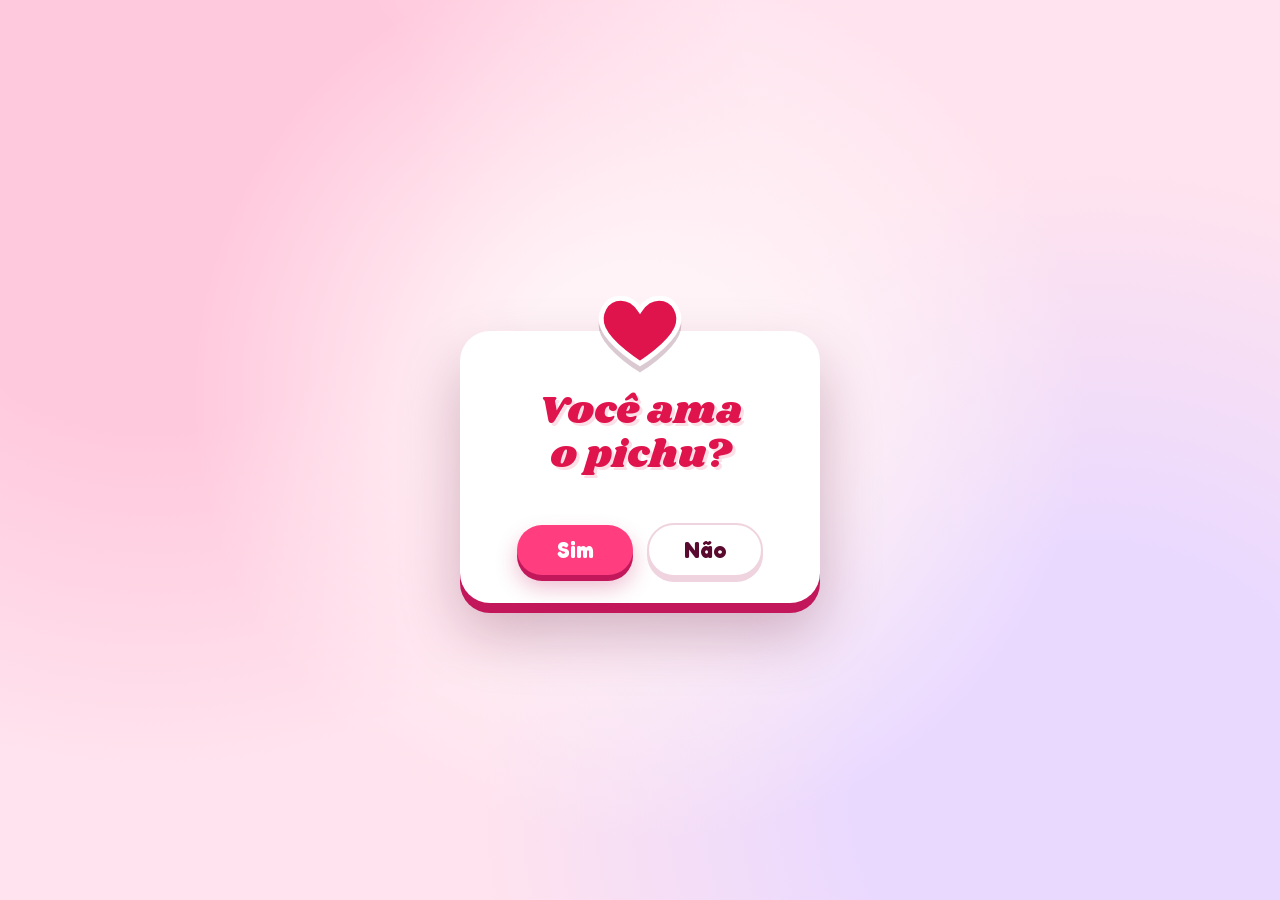
==== commit ea63f550: "Pergunta de abertura "Você ama o pichu?" com Sim e Não O site abre com um cartão animado perguntando" ====
--- a/2-anos-de-braula/index.html
+++ b/2-anos-de-braula/index.html
@@ -420,8 +420,9 @@
     overflow: hidden;
     pointer-events: none;
   }
-  .result-fx > span { position: absolute; display: block; }
-  .result-fx svg { width: 100%; height: 100%; fill: currentColor; display: block; }
+  .splash-fx { position: absolute; top: 0; right: 0; bottom: 0; left: 0; overflow: hidden; pointer-events: none; }
+  .result-fx > span, .splash-fx > span { position: absolute; display: block; }
+  .result-fx svg, .splash-fx svg { width: 100%; height: 100%; fill: currentColor; display: block; }
   body.card-open .float, body.card-open .float svg, body.card-open .polaroid,
   body.card-open .polaroid .pic::after, body.card-open .bulb { animation-play-state: paused; }
   .card {
@@ -498,6 +499,7 @@
     justify-content: center;
     gap: 22px;
     padding-inline: 16px;
+    padding-block: 46px 12px;   /* room for the heart that sits on top of the card */
     background:
       radial-gradient(circle at 50% 44%, #FFF3F7 0 16%, transparent 55%),
       radial-gradient(circle at 12% 18%, var(--blush-2) 0 20%, transparent 45%),
@@ -508,33 +510,118 @@
   }
   .splash.opening { opacity: 0; pointer-events: none; }
   body:not(.open) .sky { z-index: 41; }   /* hearts drift over the opening screen too */
-  .gift {
-    width: min(58vw, 34svh, 260px);
-    height: min(58vw, 34svh, 260px);
-    padding: 0;
+
+  .ask-card {
+    position: relative;
+    width: min(100%, 360px);
+    padding: 58px 22px 26px;
+    border-radius: 30px;
+    background: var(--white);
+    text-align: center;
+    box-shadow: 0 10px 0 var(--raspberry), 0 30px 60px rgba(90, 10, 46, .28);
+    animation: pop .7s cubic-bezier(.2, 1.5, .4, 1) .15s both;
+  }
+  .ask-card.said-yes { animation: yay .7s cubic-bezier(.3, 1.6, .5, 1); }
+  @keyframes yay {
+    0%   { transform: scale(1); }
+    35%  { transform: scale(1.08) translateY(-10px) rotate(-2deg); }
+    65%  { transform: scale(.97) rotate(1deg); }
+    100% { transform: scale(1); }
+  }
+  .ask-heart {
+    position: absolute;
+    left: calc(50% - 46px);
+    top: -48px;
+    width: 92px;
+    height: 92px;
+    overflow: visible;
+    fill: var(--cherry);
+    stroke: var(--white);
+    stroke-width: 1.3;
+    filter: drop-shadow(0 6px 0 rgba(90, 10, 46, .22));
+    animation: beat 1.3s ease-in-out infinite;
+  }
+  .ask-card.said-yes .ask-heart { animation-duration: .5s; }
+  .ask-title {
+    margin: 0;
+    font-family: var(--display);
+    font-size: clamp(1.9rem, 8.4vw, 2.5rem);
+    line-height: 1.1;
+    color: var(--cherry);
+    text-wrap: balance;
+    text-shadow: 3px 3px 0 rgba(224, 20, 76, .14);
+    animation: drop-in .8s cubic-bezier(.25, 1.4, .45, 1) .35s both;
+  }
+  .ask-sub {
+    min-height: 1.4em;
+    margin: 8px 0 0;
+    font-weight: 600;
+    font-size: .98rem;
+    color: var(--raspberry);
+  }
+  .ask-buttons {
+    display: flex;
+    justify-content: center;
+    align-items: center;
+    gap: 14px;
+    margin-top: 16px;
+    animation: rise-in .8s cubic-bezier(.25, 1.4, .45, 1) .5s both;
+  }
+  .yes, .no {
+    min-width: 116px;
+    padding: .5em 1.3em;
+    border-radius: 999px;
+    font-family: var(--round);
+    font-weight: 700;
+    font-size: 1.4rem;
+    cursor: pointer;
+    touch-action: manipulation;
+    white-space: nowrap;
+  }
+  .yes {
     border: 0;
-    background: none;
-    cursor: pointer;
-    animation: beat 1.4s ease-in-out infinite;
-    transition: scale .65s cubic-bezier(.3, 1.4, .5, 1);
-    filter: drop-shadow(0 10px 0 rgba(90, 10, 46, .18)) drop-shadow(0 24px 30px rgba(194, 24, 91, .3));
-    -webkit-tap-highlight-color: transparent;
-  }
-  .gift svg { display: block; width: 100%; height: 100%; overflow: visible; fill: var(--cherry); stroke: var(--white); stroke-width: .9; }
-  .gift text { font-family: var(--display); font-size: 8px; fill: var(--white); stroke: none; }
-  .gift:focus-visible { outline: 4px solid var(--violet); outline-offset: 8px; border-radius: 24px; }
-  .splash.opening .gift { scale: 1.45; }
-  .splash-hint {
-    margin: 0;
-    padding: 8px 20px;
-    border-radius: 999px;
-    background: rgba(255, 255, 255, .8);
-    box-shadow: 0 4px 14px rgba(90, 10, 46, .12);
+    background: var(--pink);
+    color: var(--white);
+    box-shadow: 0 6px 0 var(--raspberry), 0 12px 22px rgba(194, 24, 91, .3);
+    transition: scale .45s cubic-bezier(.3, 1.6, .5, 1), background .2s ease;
+    animation: nudge 2.2s ease-in-out 1.4s infinite;
+  }
+  .yes:hover { background: #FF2A70; }
+  .yes:active { translate: 0 4px; box-shadow: 0 2px 0 var(--raspberry); }
+  @keyframes nudge {
+    0%, 100% { transform: rotate(0); }
+    8%  { transform: rotate(-5deg) scale(1.04); }
+    16% { transform: rotate(5deg) scale(1.04); }
+    24% { transform: rotate(0) scale(1); }
+  }
+  .no {
+    border: 2px solid #EFD3DE;
+    background: var(--white);
     color: var(--berry);
-    font-weight: 600;
-    font-size: 1.15rem;
-    letter-spacing: .03em;
-  }
+    box-shadow: 0 5px 0 #EFD3DE;
+    transition: scale .35s ease, opacity .35s ease;
+  }
+  /* once it starts running away it floats over the whole screen */
+  .no.running {
+    position: fixed;
+    left: 0;
+    top: 0;
+    z-index: 2;
+    min-width: 0;
+    transition: transform .5s cubic-bezier(.3, 1.5, .5, 1), scale .35s ease, opacity .35s ease;
+  }
+  .no.gone { opacity: 0; scale: 0; pointer-events: none; }
+  .yes:focus-visible, .no:focus-visible { outline: 4px solid var(--violet); outline-offset: 5px; }
+  @media (max-height: 520px) {
+    .splash { padding-block: 36px 8px; }
+    .ask-card { padding: 42px 20px 18px; }
+    .ask-heart { width: 70px; height: 70px; left: calc(50% - 35px); top: -36px; }
+    .ask-title { font-size: 1.75rem; }
+    .ask-sub { margin-top: 4px; }
+    .ask-buttons { margin-top: 8px; }
+    .yes, .no { font-size: 1.2rem; min-width: 100px; }
+  }
+
   /* the page's own entrance waits until she opens it */
   body:not(.open) .wheel-wrap, body:not(.open) .chip, body:not(.open) header > *, body:not(.open) .spin,
   body:not(.open) h1 .l1, body:not(.open) h1 .l2, body:not(.open) h1 .l3,
@@ -658,7 +745,9 @@
     .float { animation: none; bottom: auto; top: var(--y); }
     .polaroid { animation: none; top: var(--y); transform: translateX(-50%) rotate(var(--r1)); }
     .polaroid .pic::after { display: none; }
-    .float svg, .spin svg, .card-heart, .card, body.crawl .hub-heart, .gift { animation: none; }
+    .float svg, .spin svg, .card-heart, .card, body.crawl .hub-heart,
+    .ask-card, .ask-heart, .ask-title, .ask-buttons, .yes { animation: none; }
+    .no.running { transition-duration: .01s; }
     .splash { transition-duration: .05s; }
     .bulb { animation: none; }
     .wheel-wrap, .dim { transition: none; }
@@ -737,13 +826,16 @@
 </div>
 
 <div class="splash" id="splash">
-  <button class="gift" id="gift" type="button" aria-label="Abrir">
-    <svg viewBox="0 0 24 24" aria-hidden="true">
-      <use href="#heart"/>
-      <text x="12" y="12.4" dy=".35em" text-anchor="middle">2</text>
-    </svg>
-  </button>
-  <p class="splash-hint">Toque para abrir</p>
+  <div class="ask-card" id="askCard" role="dialog" aria-modal="true" aria-labelledby="askTitle">
+    <svg class="ask-heart" viewBox="0 0 24 24" aria-hidden="true"><use href="#heart"/></svg>
+    <p class="ask-title" id="askTitle">Você ama o pichu?</p>
+    <p class="ask-sub" id="askSub" aria-live="polite"></p>
+    <div class="ask-buttons">
+      <button class="yes" id="yes" type="button">Sim</button>
+      <button class="no" id="no" type="button">Não</button>
+    </div>
+  </div>
+  <div class="splash-fx" id="splashFx" aria-hidden="true"></div>
 </div>
 
 <div class="secret" id="secret" hidden>
@@ -1054,10 +1146,11 @@
   }
 
   function tapHearts(x, y) {
+    const layer = splash.hidden ? fx : splashFx;   // over the question screen while it is up
     for (let i = 0; i < 3; i++) {
       flyHeart(x, y, 12 + rand() * 12, pick(HEART_COLORS),
         (rand() - .5) * 70, -50 - rand() * 60, (rand() - .5) * 60,
-        900 + rand() * 400, "ease-out");
+        900 + rand() * 400, "ease-out", layer);
     }
   }
   document.addEventListener("pointerdown", (e) => {
@@ -1163,16 +1256,12 @@
   }
   music.addEventListener("playing", () => { musicOn = true; });
   music.addEventListener("pause", () => { musicOn = false; });
+  let musicAllowed = false;                    // the song waits for her "Sim"
   function unlockAudio() {
     if (ac && ac.state !== "running") { try { ac.resume(); } catch (e) { /* try again next tap */ } }
-    startMusic();
+    if (musicAllowed) startMusic();
   }
   ["pointerup", "touchend", "keydown"].forEach((type) => document.addEventListener(type, unlockAudio, true));
-  // Where the browser allows sound without a tap, the song starts the moment the page opens.
-  try {
-    const p = music.play();
-    if (p && p.catch) p.catch(() => { /* blocked until the first tap (phones always ask for one) */ });
-  } catch (e) { /* same: the first tap starts it */ }
   let resumeOnReturn = false;
   document.addEventListener("visibilitychange", () => {
     if (document.hidden) {
@@ -1333,20 +1422,90 @@
     if (refocus) spinBtn.focus();
   }
 
-  // ---------- opening screen ----------
-  const splash = $("splash");
-  let opened = false;
-  function openGift() {
-    if (opened) return;
-    opened = true;
-    unlockAudio();                              // this tap is what lets the song play
-    splash.classList.add("opening");
-    document.body.classList.add("open");        // starts the page's entrance
-    buzz(20);
-    if (!reduce) setTimeout(() => burst(36), 150);
-    setTimeout(() => { splash.hidden = true; }, reduce ? 60 : 700);
-  }
-  splash.addEventListener("click", openGift);
+  // ---------- opening question: "Você ama o pichu?" ----------
+  const splash = $("splash"), askCard = $("askCard"), askTitle = $("askTitle"), askSub = $("askSub");
+  const yesBtn = $("yes"), noBtn = $("no"), splashFx = $("splashFx");
+  const NO_LABELS = ["Tem certeza?", "Pensa bem…", "Sério?", "O pichu vai chorar", "Última chance!", "Não vale!"];
+  let answered = false, tries = 0, noX = 0, noY = 0, lastDodge = 0;
+  main.inert = true;                           // keyboard focus stays on the question until she answers
+
+  function placeNo(x, y, animate) {
+    noX = x; noY = y;
+    if (!animate) noBtn.style.transition = "none";
+    noBtn.style.transform = `translate(${Math.round(x)}px, ${Math.round(y)}px)`;
+    if (!animate) { void noBtn.offsetWidth; noBtn.style.transition = ""; }
+  }
+  // "Não" runs away to a random spot that never covers "Sim" or sits under her finger
+  function dodge(px, py) {
+    if (answered || noBtn.classList.contains("gone")) return;
+    const now = performance.now();
+    if (now - lastDodge < 250) return;       // one tap fires several events: move once
+    lastDodge = now;
+    tries++;
+    if (!noBtn.classList.contains("running")) {
+      const r = noBtn.getBoundingClientRect();
+      noBtn.classList.add("running");
+      splash.appendChild(noBtn);               // out of the card, so it can go anywhere
+      placeNo(r.left, r.top, false);
+    }
+    if (tries > NO_LABELS.length) {
+      noBtn.classList.add("gone");
+      askSub.textContent = "Só sobrou uma resposta!";
+      yesBtn.style.scale = "1.6";
+      burst(14, splashFx);
+      return;
+    }
+    noBtn.textContent = NO_LABELS[tries - 1];
+    yesBtn.style.scale = String(Math.min(1.55, 1 + tries * 0.1));
+    const W = window.innerWidth, H = window.innerHeight, m = 14;
+    const nb = { w: noBtn.offsetWidth, h: noBtn.offsetHeight };
+    const yb = yesBtn.getBoundingClientRect();
+    let best = null;
+    for (let i = 0; i < 40; i++) {
+      const x = m + rand() * Math.max(0, W - nb.w - 2 * m);
+      const y = m + rand() * Math.max(0, H - nb.h - 2 * m);
+      const clearOfYes = x + nb.w < yb.left - 16 || x > yb.right + 16 || y + nb.h < yb.top - 16 || y > yb.bottom + 16;
+      const farFromFinger = Math.hypot(x + nb.w / 2 - px, y + nb.h / 2 - py) > 120;
+      const farFromLast = Math.hypot(x - noX, y - noY) > 80;
+      if (clearOfYes && farFromFinger && farFromLast) { best = { x, y }; break; }
+      if (!best && clearOfYes) best = { x, y };
+    }
+    if (best) placeNo(best.x, best.y, true);
+    buzz(15);
+  }
+  noBtn.addEventListener("pointerenter", (e) => { if (e.pointerType === "mouse") dodge(e.clientX, e.clientY); });
+  noBtn.addEventListener("pointerdown", (e) => { e.preventDefault(); dodge(e.clientX, e.clientY); });
+  noBtn.addEventListener("click", (e) => {
+    e.preventDefault();
+    const r = noBtn.getBoundingClientRect();
+    dodge(r.left + r.width / 2, r.top + r.height / 2);   // keyboard, or a tap the pointer events missed
+  });
+  window.addEventListener("resize", () => {      // keep it on screen if the phone turns
+    if (!noBtn.classList.contains("running")) return;
+    const x = Math.min(noX, window.innerWidth - noBtn.offsetWidth - 14);
+    const y = Math.min(noY, window.innerHeight - noBtn.offsetHeight - 14);
+    placeNo(Math.max(14, x), Math.max(14, y), false);
+  });
+
+  yesBtn.addEventListener("click", () => {
+    if (answered) return;
+    answered = true;
+    musicAllowed = true;
+    unlockAudio();                               // this "Sim" is the tap that lets the song play
+    askTitle.textContent = "Eu sabia!";
+    askSub.textContent = "";
+    askCard.classList.add("said-yes");
+    noBtn.classList.add("gone");
+    yesBtn.disabled = true;
+    buzz([30, 50, 30]);
+    burst(reduce ? 16 : 70, splashFx);
+    setTimeout(() => {
+      splash.classList.add("opening");
+      document.body.classList.add("open");       // starts the page's entrance
+      main.inert = false;
+      setTimeout(() => { splash.hidden = true; spinBtn.focus({ preventScroll: true }); }, reduce ? 60 : 700);
+    }, reduce ? 300 : 1300);
+  });
 
   // ---------- secret panel: press and hold the date for 1.5 s ----------
   const secret = $("secret"), secretList = $("secretList"), secretNote = $("secretNote"), secretDone = $("secretDone");
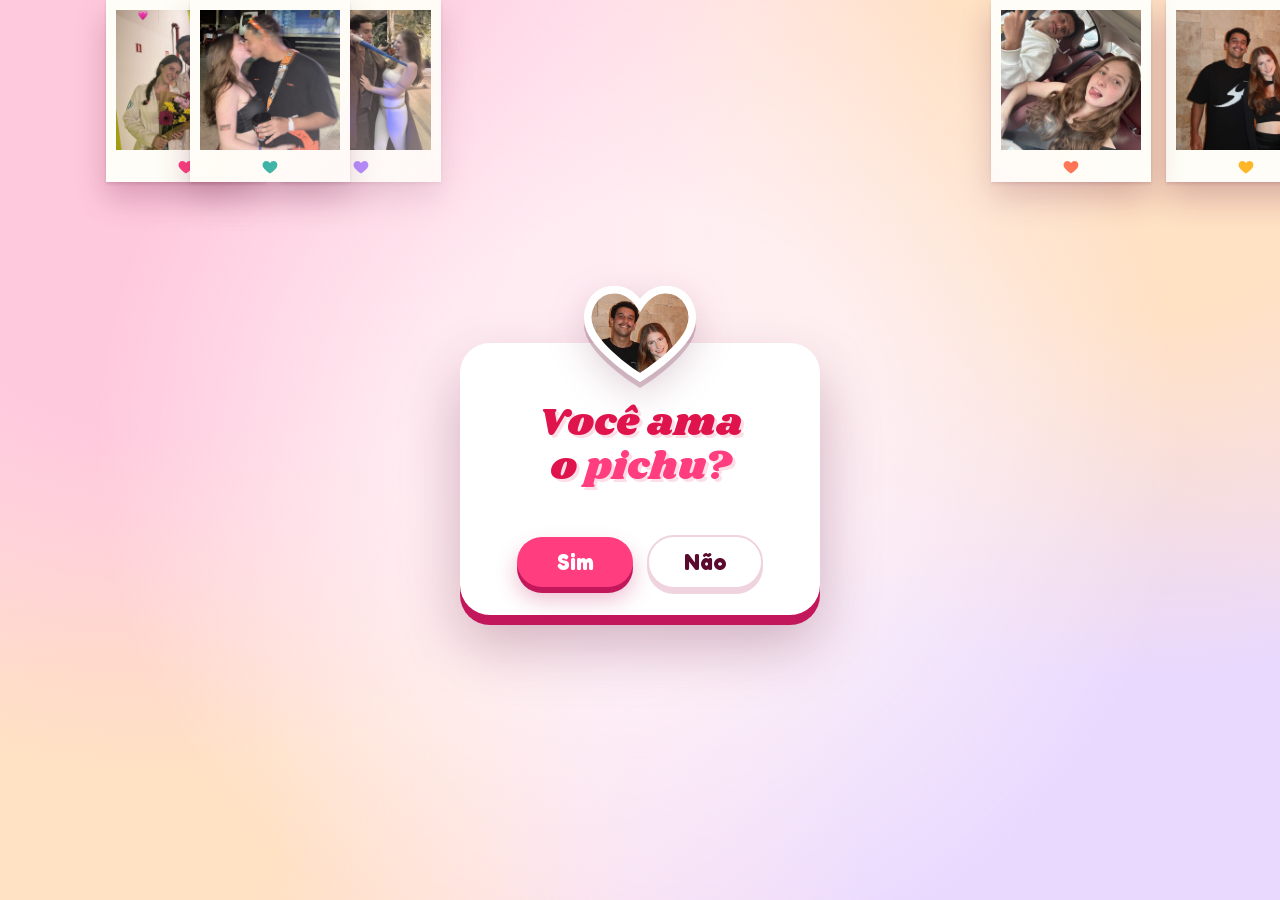
==== commit 9700c9c3: "Pergunta de abertura mais caprichada - Foto do casal dentro de um coração no topo do cartão - Polaro" ====
--- a/2-anos-de-braula/index.html
+++ b/2-anos-de-braula/index.html
@@ -499,17 +499,13 @@
     justify-content: center;
     gap: 22px;
     padding-inline: 16px;
-    padding-block: 46px 12px;   /* room for the heart that sits on top of the card */
-    background:
-      radial-gradient(circle at 50% 44%, #FFF3F7 0 16%, transparent 55%),
-      radial-gradient(circle at 12% 18%, var(--blush-2) 0 20%, transparent 45%),
-      radial-gradient(circle at 86% 88%, var(--lilac) 0 18%, transparent 46%),
-      var(--blush);
-    cursor: pointer;
+    padding-block: 70px 12px;   /* room for the photo heart that sits on top of the card */
+    background: radial-gradient(circle at 50% 50%, rgba(255, 243, 247, .75) 0 30%, rgba(255, 243, 247, 0) 70%);
     transition: opacity .65s ease;
   }
+  main { transition: opacity .7s ease; }
+  body:not(.open) main { opacity: 0; pointer-events: none; }
   .splash.opening { opacity: 0; pointer-events: none; }
-  body:not(.open) .sky { z-index: 41; }   /* hearts drift over the opening screen too */
 
   .ask-card {
     position: relative;
@@ -522,26 +518,38 @@
     animation: pop .7s cubic-bezier(.2, 1.5, .4, 1) .15s both;
   }
   .ask-card.said-yes { animation: yay .7s cubic-bezier(.3, 1.6, .5, 1); }
+  .ask-card.leaving { animation: leave .65s cubic-bezier(.5, 0, .75, 0) forwards; }
+  @keyframes leave { to { transform: translateY(-30px) scale(1.12); opacity: 0; } }
   @keyframes yay {
     0%   { transform: scale(1); }
     35%  { transform: scale(1.08) translateY(-10px) rotate(-2deg); }
     65%  { transform: scale(.97) rotate(1deg); }
     100% { transform: scale(1); }
   }
-  .ask-heart {
+  /* the two of them, inside a heart; it gets sadder with every "Não" */
+  .ask-photo {
     position: absolute;
-    left: calc(50% - 46px);
-    top: -48px;
-    width: 92px;
-    height: 92px;
+    left: calc(50% - 62px);
+    top: -74px;
+    width: 124px;
+    height: 124px;
     overflow: visible;
-    fill: var(--cherry);
-    stroke: var(--white);
-    stroke-width: 1.3;
-    filter: drop-shadow(0 6px 0 rgba(90, 10, 46, .22));
+    --sad: 0;
+    filter: grayscale(var(--sad)) drop-shadow(0 6px 0 rgba(90, 10, 46, .22)) drop-shadow(0 12px 18px rgba(90, 10, 46, .18));
+    transition: filter .5s ease;
     animation: beat 1.3s ease-in-out infinite;
   }
-  .ask-card.said-yes .ask-heart { animation-duration: .5s; }
+  .ask-photo .rim { fill: none; stroke: var(--white); stroke-width: 1.5; }
+  .ask-photo .blush { fill: var(--blush-2); }
+  .ask-photo.shake { animation: no-no .5s ease-in-out, beat 1.3s ease-in-out .5s infinite; }
+  @keyframes no-no {
+    0%, 100% { transform: rotate(0); }
+    20% { transform: rotate(-9deg) scale(.94); }
+    40% { transform: rotate(8deg) scale(.94); }
+    60% { transform: rotate(-6deg) scale(.96); }
+    80% { transform: rotate(4deg); }
+  }
+  .ask-card.said-yes .ask-photo { --sad: 0; animation: beat .55s ease-in-out infinite; scale: 1.12; transition: filter .3s ease, scale .5s cubic-bezier(.3, 1.6, .5, 1); }
   .ask-title {
     margin: 0;
     font-family: var(--display);
@@ -550,8 +558,14 @@
     color: var(--cherry);
     text-wrap: balance;
     text-shadow: 3px 3px 0 rgba(224, 20, 76, .14);
-    animation: drop-in .8s cubic-bezier(.25, 1.4, .45, 1) .35s both;
-  }
+  }
+  .ask-title .w { display: inline-block; animation: word-pop .6s cubic-bezier(.3, 1.7, .5, 1) both; }
+  .ask-title .w:nth-child(1) { animation-delay: .35s; }
+  .ask-title .w:nth-child(2) { animation-delay: .47s; }
+  .ask-title .w:nth-child(3) { animation-delay: .59s; }
+  .ask-title .w:nth-child(4) { animation-delay: .71s; color: var(--pink); }
+  .ask-title.pop { animation: word-pop .6s cubic-bezier(.3, 1.7, .5, 1); }
+  @keyframes word-pop { from { transform: translateY(14px) scale(.4); opacity: 0; } to { transform: none; opacity: 1; } }
   .ask-sub {
     min-height: 1.4em;
     margin: 8px 0 0;
@@ -565,7 +579,7 @@
     align-items: center;
     gap: 14px;
     margin-top: 16px;
-    animation: rise-in .8s cubic-bezier(.25, 1.4, .45, 1) .5s both;
+    animation: rise-in .8s cubic-bezier(.25, 1.4, .45, 1) .85s both;
   }
   .yes, .no {
     min-width: 116px;
@@ -615,7 +629,8 @@
   @media (max-height: 520px) {
     .splash { padding-block: 36px 8px; }
     .ask-card { padding: 42px 20px 18px; }
-    .ask-heart { width: 70px; height: 70px; left: calc(50% - 35px); top: -36px; }
+    .splash { padding-block: 52px 8px; }
+    .ask-photo { width: 92px; height: 92px; left: calc(50% - 46px); top: -54px; }
     .ask-title { font-size: 1.75rem; }
     .ask-sub { margin-top: 4px; }
     .ask-buttons { margin-top: 8px; }
@@ -746,7 +761,8 @@
     .polaroid { animation: none; top: var(--y); transform: translateX(-50%) rotate(var(--r1)); }
     .polaroid .pic::after { display: none; }
     .float svg, .spin svg, .card-heart, .card, body.crawl .hub-heart,
-    .ask-card, .ask-heart, .ask-title, .ask-buttons, .yes { animation: none; }
+    .ask-card, .ask-photo, .ask-photo.shake, .ask-title .w, .ask-title.pop, .ask-buttons, .yes { animation: none; }
+    .ask-card.leaving { animation: none; opacity: 0; }
     .no.running { transition-duration: .01s; }
     .splash { transition-duration: .05s; }
     .bulb { animation: none; }
@@ -827,8 +843,15 @@
 
 <div class="splash" id="splash">
   <div class="ask-card" id="askCard" role="dialog" aria-modal="true" aria-labelledby="askTitle">
-    <svg class="ask-heart" viewBox="0 0 24 24" aria-hidden="true"><use href="#heart"/></svg>
-    <p class="ask-title" id="askTitle">Você ama o pichu?</p>
+    <svg class="ask-photo" id="askPhoto" viewBox="0 0 24 24" aria-hidden="true">
+      <clipPath id="heartClip">
+        <path d="M12 21s-7.5-4.6-9.6-9.2C.9 8.4 2.9 4 7 4c2.2 0 3.8 1.2 5 3 1.2-1.8 2.8-3 5-3 4.1 0 6.1 4.4 4.6 7.8C19.5 16.4 12 21 12 21z"/>
+      </clipPath>
+      <use class="blush" href="#heart"/>
+      <image href="fotos/coracao.jpg" x="1" y="2.6" width="22" height="22" preserveAspectRatio="xMidYMid slice" clip-path="url(#heartClip)"/>
+      <use class="rim" href="#heart"/>
+    </svg>
+    <p class="ask-title" id="askTitle"><span class="w">Você</span> <span class="w">ama</span> <span class="w">o</span> <span class="w">pichu?</span></p>
     <p class="ask-sub" id="askSub" aria-live="polite"></p>
     <div class="ask-buttons">
       <button class="yes" id="yes" type="button">Sim</button>
@@ -1124,8 +1147,8 @@
     a.onfinish = () => span.remove();
   }
 
-  function burst(count, layer, accent) {
-    const x = window.innerWidth / 2, y = window.innerHeight / 2;
+  function burst(count, layer, accent, from) {
+    const x = from ? from.x : window.innerWidth / 2, y = from ? from.y : window.innerHeight / 2;
     const reach = Math.max(window.innerWidth, window.innerHeight) * 0.55;
     for (let i = 0; i < count; i++) {
       const ang = rand() * Math.PI * 2;
@@ -1145,6 +1168,13 @@
       .onfinish = () => f.remove();
   }
 
+  function puff(x, y, layer) {                  // a little "poof" where "Não" used to be
+    for (let i = 0; i < 7; i++) {
+      const a = (i / 7) * Math.PI * 2 + rand() * .5;
+      flyHeart(x, y, 9 + rand() * 9, pick(HEART_COLORS), Math.cos(a) * (30 + rand() * 25), Math.sin(a) * (30 + rand() * 25),
+        (rand() - .5) * 80, 650 + rand() * 250, "cubic-bezier(.2,.8,.3,1)", layer);
+    }
+  }
   function tapHearts(x, y) {
     const layer = splash.hidden ? fx : splashFx;   // over the question screen while it is up
     for (let i = 0; i < 3; i++) {
@@ -1219,6 +1249,7 @@
   function buzz(pattern) {
     try { if (navigator.vibrate) navigator.vibrate(pattern); } catch (e) { /* not available */ }
   }
+  const boing = () => { tone(620, .16, .07, "triangle", 0, 240); tone(900, .08, .03, "sine", .02, 500); };
   const winSound = () => [523.25, 659.25, 783.99, 1046.5, 1318.5].forEach((f, i) => tone(f, 0.6, 0.12, "sine", i * 0.13));
 
   // ---------- music ----------
@@ -1424,7 +1455,7 @@
 
   // ---------- opening question: "Você ama o pichu?" ----------
   const splash = $("splash"), askCard = $("askCard"), askTitle = $("askTitle"), askSub = $("askSub");
-  const yesBtn = $("yes"), noBtn = $("no"), splashFx = $("splashFx");
+  const yesBtn = $("yes"), noBtn = $("no"), splashFx = $("splashFx"), askPhoto = $("askPhoto");
   const NO_LABELS = ["Tem certeza?", "Pensa bem…", "Sério?", "O pichu vai chorar", "Última chance!", "Não vale!"];
   let answered = false, tries = 0, noX = 0, noY = 0, lastDodge = 0;
   main.inert = true;                           // keyboard focus stays on the question until she answers
@@ -1442,12 +1473,17 @@
     if (now - lastDodge < 250) return;       // one tap fires several events: move once
     lastDodge = now;
     tries++;
+    const from = noBtn.getBoundingClientRect();
     if (!noBtn.classList.contains("running")) {
-      const r = noBtn.getBoundingClientRect();
       noBtn.classList.add("running");
       splash.appendChild(noBtn);               // out of the card, so it can go anywhere
-      placeNo(r.left, r.top, false);
+      placeNo(from.left, from.top, false);
     }
+    puff(from.left + from.width / 2, from.top + from.height / 2, splashFx);
+    audio();                                   // a tap: sound effects are allowed (the song still waits)
+    boing();
+    askPhoto.style.setProperty("--sad", String(Math.min(.9, tries * .2)));
+    askPhoto.classList.remove("shake"); void askPhoto.getBoundingClientRect(); askPhoto.classList.add("shake");
     if (tries > NO_LABELS.length) {
       noBtn.classList.add("gone");
       askSub.textContent = "Só sobrou uma resposta!";
@@ -1459,17 +1495,19 @@
     yesBtn.style.scale = String(Math.min(1.55, 1 + tries * 0.1));
     const W = window.innerWidth, H = window.innerHeight, m = 14;
     const nb = { w: noBtn.offsetWidth, h: noBtn.offsetHeight };
-    const yb = yesBtn.getBoundingClientRect();
-    let best = null;
-    for (let i = 0; i < 40; i++) {
+    const yb = yesBtn.getBoundingClientRect(), cb = askCard.getBoundingClientRect();
+    const clear = (x, y, r, pad) => x + nb.w < r.left - pad || x > r.right + pad || y + nb.h < r.top - pad || y > r.bottom + pad;
+    let best = null, fallback = null;
+    for (let i = 0; i < 60; i++) {
       const x = m + rand() * Math.max(0, W - nb.w - 2 * m);
       const y = m + rand() * Math.max(0, H - nb.h - 2 * m);
-      const clearOfYes = x + nb.w < yb.left - 16 || x > yb.right + 16 || y + nb.h < yb.top - 16 || y > yb.bottom + 16;
+      if (!clear(x, y, yb, 16)) continue;                      // never on top of "Sim"
       const farFromFinger = Math.hypot(x + nb.w / 2 - px, y + nb.h / 2 - py) > 120;
       const farFromLast = Math.hypot(x - noX, y - noY) > 80;
-      if (clearOfYes && farFromFinger && farFromLast) { best = { x, y }; break; }
-      if (!best && clearOfYes) best = { x, y };
+      if (clear(x, y, cb, 6) && farFromFinger && farFromLast) { best = { x, y }; break; }   // outside the card: tidy
+      if (!fallback && farFromFinger) fallback = { x, y };
     }
+    best = best || fallback;
     if (best) placeNo(best.x, best.y, true);
     buzz(15);
   }
@@ -1492,14 +1530,19 @@
     answered = true;
     musicAllowed = true;
     unlockAudio();                               // this "Sim" is the tap that lets the song play
+    const yb = yesBtn.getBoundingClientRect();
     askTitle.textContent = "Eu sabia!";
+    askTitle.classList.add("pop");
     askSub.textContent = "";
+    askPhoto.style.setProperty("--sad", "0");   // colour comes back
     askCard.classList.add("said-yes");
     noBtn.classList.add("gone");
     yesBtn.disabled = true;
     buzz([30, 50, 30]);
-    burst(reduce ? 16 : 70, splashFx);
+    burst(reduce ? 16 : 70, splashFx, null, { x: yb.left + yb.width / 2, y: yb.top + yb.height / 2 });
+    if (!reduce) setTimeout(() => burst(30, splashFx), 250);
     setTimeout(() => {
+      askCard.classList.add("leaving");
       splash.classList.add("opening");
       document.body.classList.add("open");       // starts the page's entrance
       main.inert = false;
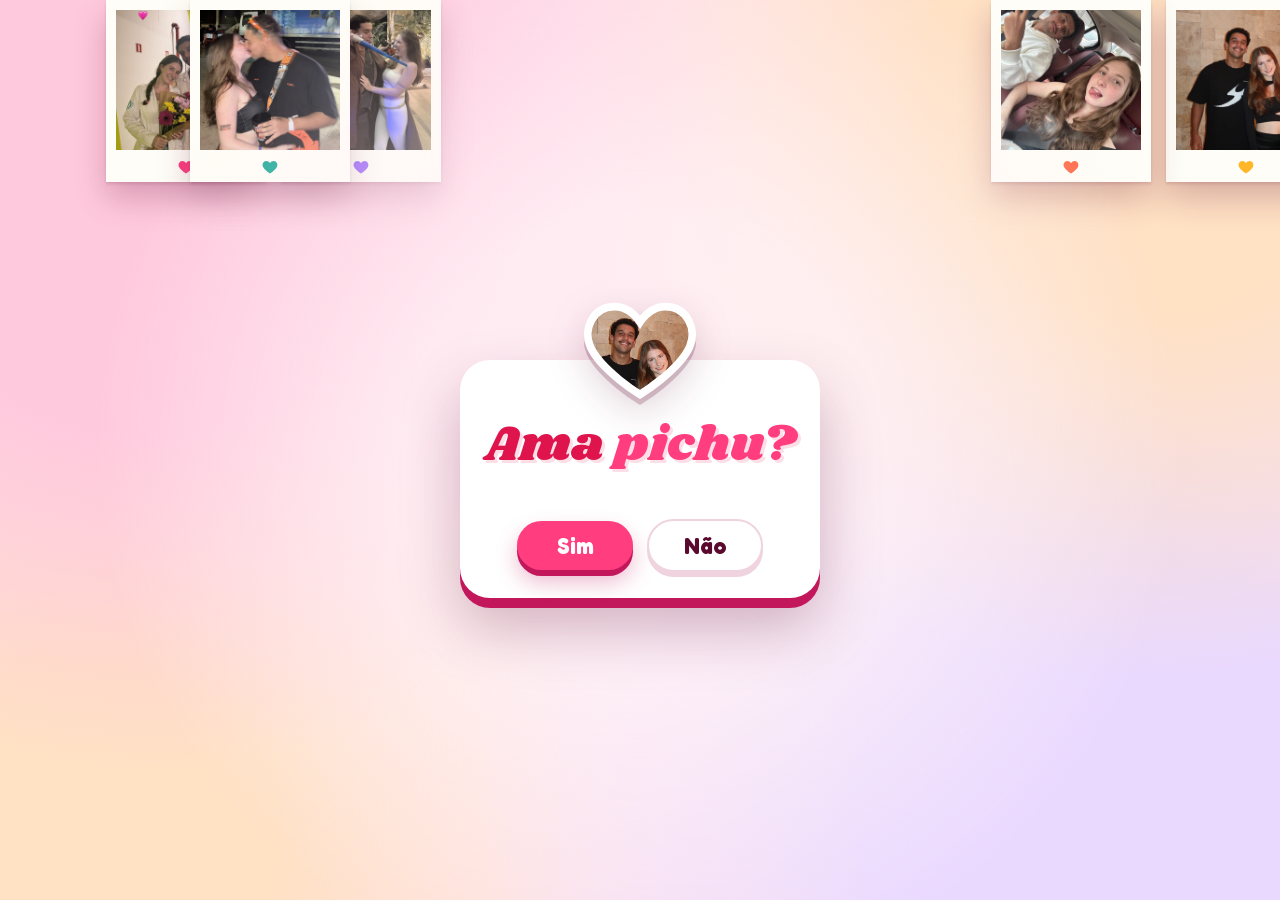
==== commit b9095d26: "Textos da abertura: "Ama pichu?" e "Ah pichalã delícia" Pergunta curta em letra maior; resposta um p" ====
--- a/2-anos-de-braula/index.html
+++ b/2-anos-de-braula/index.html
@@ -553,7 +553,7 @@
   .ask-title {
     margin: 0;
     font-family: var(--display);
-    font-size: clamp(1.9rem, 8.4vw, 2.5rem);
+    font-size: clamp(2.4rem, 11vw, 3.1rem);
     line-height: 1.1;
     color: var(--cherry);
     text-wrap: balance;
@@ -561,10 +561,8 @@
   }
   .ask-title .w { display: inline-block; animation: word-pop .6s cubic-bezier(.3, 1.7, .5, 1) both; }
   .ask-title .w:nth-child(1) { animation-delay: .35s; }
-  .ask-title .w:nth-child(2) { animation-delay: .47s; }
-  .ask-title .w:nth-child(3) { animation-delay: .59s; }
-  .ask-title .w:nth-child(4) { animation-delay: .71s; color: var(--pink); }
-  .ask-title.pop { animation: word-pop .6s cubic-bezier(.3, 1.7, .5, 1); }
+  .ask-title .w:nth-child(2) { animation-delay: .5s; color: var(--pink); }
+  .ask-title.pop { animation: word-pop .6s cubic-bezier(.3, 1.7, .5, 1); font-size: clamp(1.8rem, 8vw, 2.4rem); }
   @keyframes word-pop { from { transform: translateY(14px) scale(.4); opacity: 0; } to { transform: none; opacity: 1; } }
   .ask-sub {
     min-height: 1.4em;
@@ -631,7 +629,7 @@
     .ask-card { padding: 42px 20px 18px; }
     .splash { padding-block: 52px 8px; }
     .ask-photo { width: 92px; height: 92px; left: calc(50% - 46px); top: -54px; }
-    .ask-title { font-size: 1.75rem; }
+    .ask-title, .ask-title.pop { font-size: 1.75rem; }
     .ask-sub { margin-top: 4px; }
     .ask-buttons { margin-top: 8px; }
     .yes, .no { font-size: 1.2rem; min-width: 100px; }
@@ -851,7 +849,7 @@
       <image href="fotos/coracao.jpg" x="1" y="2.6" width="22" height="22" preserveAspectRatio="xMidYMid slice" clip-path="url(#heartClip)"/>
       <use class="rim" href="#heart"/>
     </svg>
-    <p class="ask-title" id="askTitle"><span class="w">Você</span> <span class="w">ama</span> <span class="w">o</span> <span class="w">pichu?</span></p>
+    <p class="ask-title" id="askTitle"><span class="w">Ama</span> <span class="w">pichu?</span></p>
     <p class="ask-sub" id="askSub" aria-live="polite"></p>
     <div class="ask-buttons">
       <button class="yes" id="yes" type="button">Sim</button>
@@ -1453,7 +1451,7 @@
     if (refocus) spinBtn.focus();
   }
 
-  // ---------- opening question: "Você ama o pichu?" ----------
+  // ---------- opening question: "Ama pichu?" ----------
   const splash = $("splash"), askCard = $("askCard"), askTitle = $("askTitle"), askSub = $("askSub");
   const yesBtn = $("yes"), noBtn = $("no"), splashFx = $("splashFx"), askPhoto = $("askPhoto");
   const NO_LABELS = ["Tem certeza?", "Pensa bem…", "Sério?", "O pichu vai chorar", "Última chance!", "Não vale!"];
@@ -1531,12 +1529,13 @@
     musicAllowed = true;
     unlockAudio();                               // this "Sim" is the tap that lets the song play
     const yb = yesBtn.getBoundingClientRect();
-    askTitle.textContent = "Eu sabia!";
+    askTitle.textContent = "Ah pichalã delícia";
     askTitle.classList.add("pop");
     askSub.textContent = "";
     askPhoto.style.setProperty("--sad", "0");   // colour comes back
     askCard.classList.add("said-yes");
-    noBtn.classList.add("gone");
+    if (noBtn.classList.contains("running")) noBtn.classList.add("gone");
+    else noBtn.hidden = true;                    // still in the row: drop it so "Sim" sits centred
     yesBtn.disabled = true;
     buzz([30, 50, 30]);
     burst(reduce ? 16 : 70, splashFx, null, { x: yb.left + yb.width / 2, y: yb.top + yb.height / 2 });
